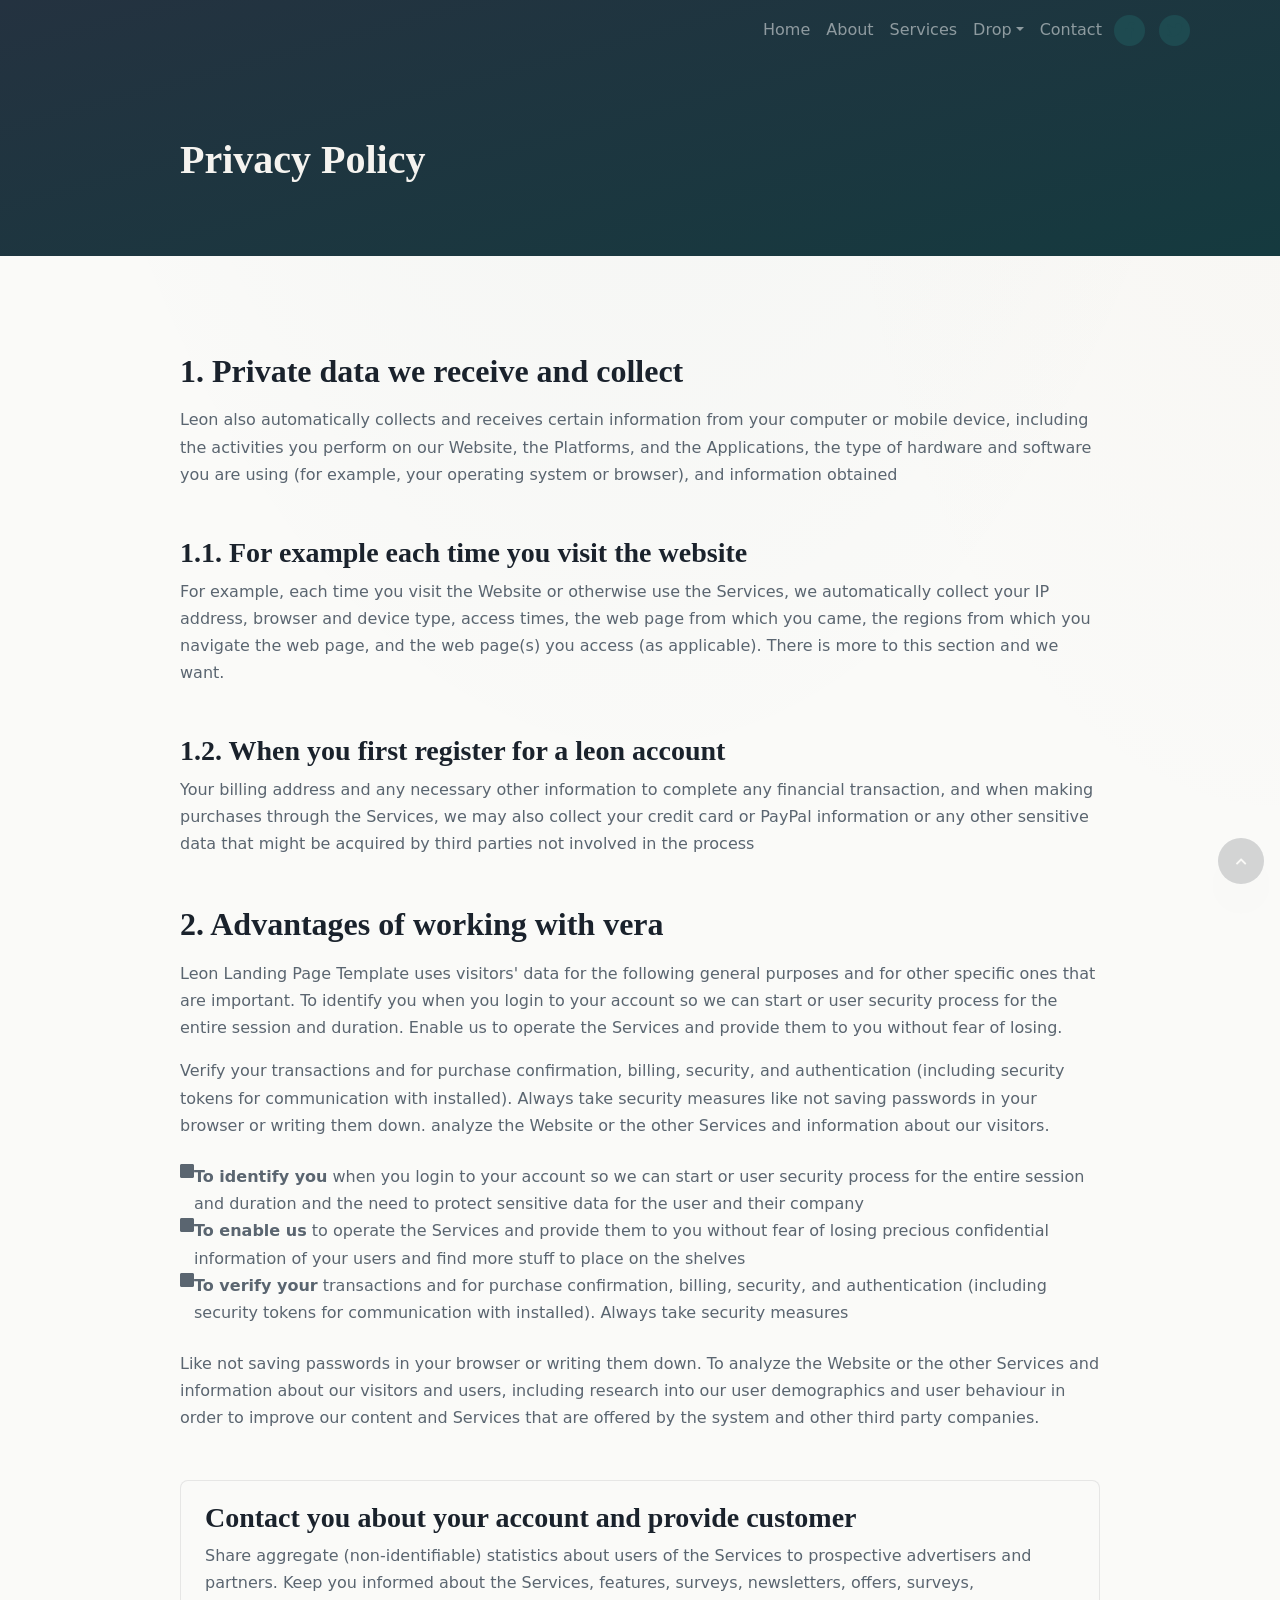
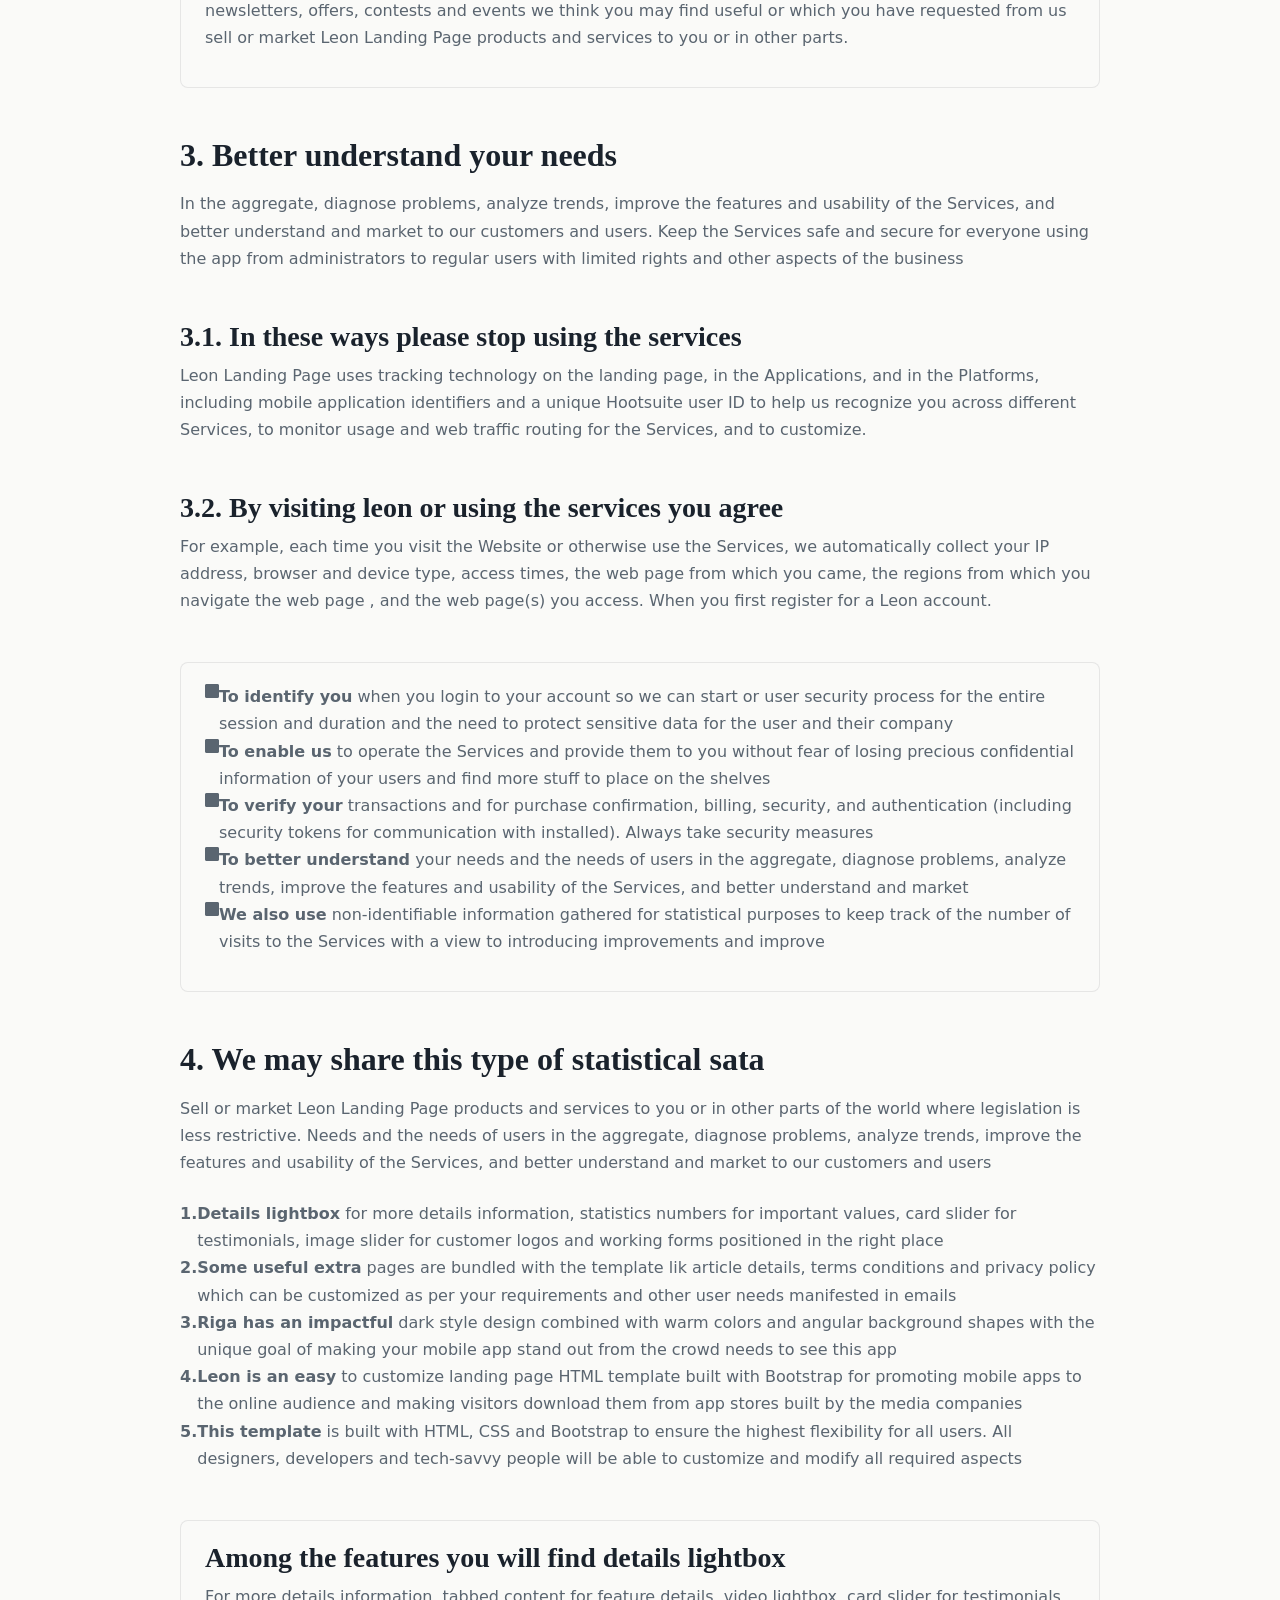
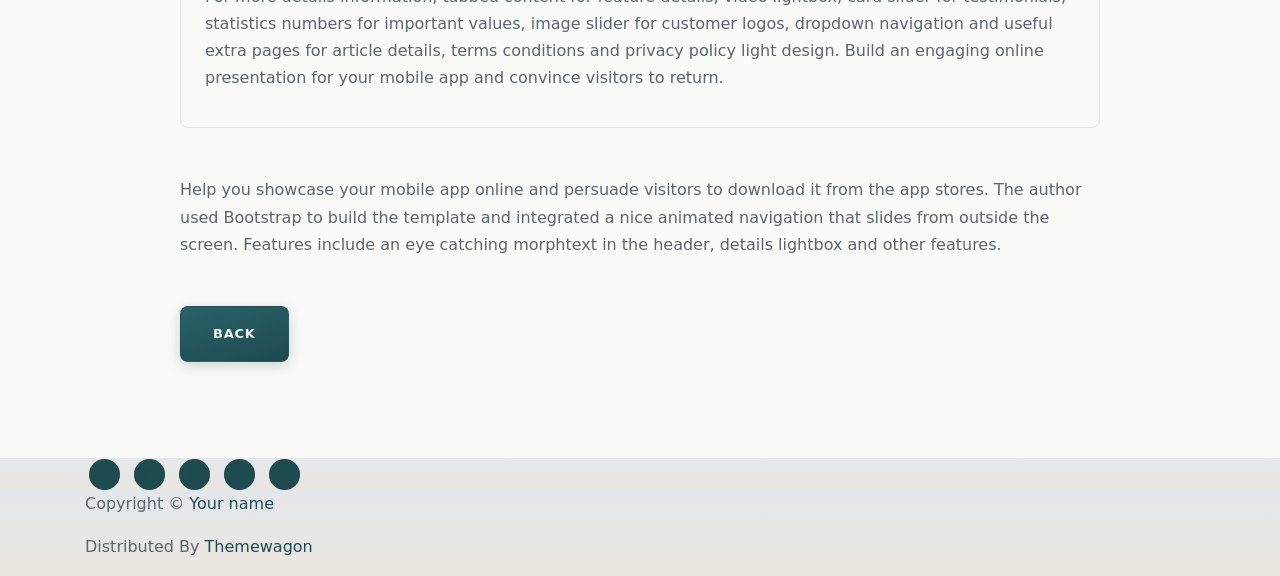
==== privacy.html @ b2539af2 "First template revision" ====
<!DOCTYPE html>
<html lang="en">
<head>
    <meta charset="utf-8">
    <meta name="viewport" content="width=device-width, initial-scale=1, shrink-to-fit=no">
    
    <!-- SEO Meta Tags -->
    <meta name="description" content="Your description">
    <meta name="author" content="Your name">

    <!-- OG Meta Tags to improve the way the post looks when you share the page on Facebook, Twitter, LinkedIn -->
	<meta property="og:site_name" content="" /> <!-- website name -->
	<meta property="og:site" content="" /> <!-- website link -->
	<meta property="og:title" content=""/> <!-- title shown in the actual shared post -->
	<meta property="og:description" content="" /> <!-- description shown in the actual shared post -->
	<meta property="og:image" content="" /> <!-- image link, make sure it's jpg -->
	<meta property="og:url" content="" /> <!-- where do you want your post to link to -->
	<meta name="twitter:card" content="summary_large_image"> <!-- to have large image post format in Twitter -->

    <!-- Webpage Title -->
    <title>Privacy Policy - Mark</title>
    
    <!-- Styles -->
    <link rel="preconnect" href="https://fonts.gstatic.com">
    <link href="https://fonts.googleapis.com/css2?family=Open+Sans:ital,wght@0,400;0,600;0,700;1,400&family=Poppins:wght@600&display=swap" rel="stylesheet">
    <link href="css/bootstrap.css" rel="stylesheet">
    <link href="css/fontawesome-all.css" rel="stylesheet">
	<link href="css/styles.css" rel="stylesheet">
	
	<!-- Favicon  -->
    <link rel="icon" href="images/favicon.png">
</head>
<body data-spy="scroll" data-target=".fixed-top">
    
    <!-- Navigation -->
    <nav class="navbar navbar-expand-lg fixed-top navbar-dark">
        <div class="container">
            
            <!-- Image Logo -->
            <a class="navbar-brand logo-image" href="index.html"><img src="images/logo.svg" alt="alternative"></a>  

            <!-- Text Logo - Use this if you don't have a graphic logo -->
            <!-- <a class="navbar-brand logo-text page-scroll" href="index.html">Mark</a> -->

            <button class="navbar-toggler p-0 border-0" type="button" data-toggle="offcanvas">
                <span class="navbar-toggler-icon"></span>
            </button>

            <div class="navbar-collapse offcanvas-collapse" id="navbarsExampleDefault">
                <ul class="navbar-nav ml-auto">
                    <li class="nav-item">
                        <a class="nav-link page-scroll" href="index.html#header">Home <span class="sr-only">(current)</span></a>
                    </li>
                    <li class="nav-item">
                        <a class="nav-link page-scroll" href="index.html#about">About</a>
                    </li>
                    <li class="nav-item">
                        <a class="nav-link page-scroll" href="index.html#services">Services</a>
                    </li>
                    <li class="nav-item dropdown">
                        <a class="nav-link dropdown-toggle" href="#" id="dropdown01" data-toggle="dropdown" aria-haspopup="true" aria-expanded="false">Drop</a>
                        <div class="dropdown-menu" aria-labelledby="dropdown01">
                            <a class="dropdown-item page-scroll" href="project.html">Project Details</a>
                            <div class="dropdown-divider"></div>
                            <a class="dropdown-item page-scroll" href="terms.html">Terms Conditions</a>
                            <div class="dropdown-divider"></div>
                            <a class="dropdown-item page-scroll" href="privacy.html">Privacy Policy</a>
                        </div>
                    </li>
                    <li class="nav-item">
                        <a class="nav-link page-scroll" href="index.html#contact">Contact</a>
                    </li>
                </ul>
                <span class="nav-item social-icons">
                    <span class="fa-stack">
                        <a href="#your-link">
                            <i class="fas fa-circle fa-stack-2x"></i>
                            <i class="fab fa-facebook-f fa-stack-1x"></i>
                        </a>
                    </span>
                    <span class="fa-stack">
                        <a href="#your-link">
                            <i class="fas fa-circle fa-stack-2x"></i>
                            <i class="fab fa-twitter fa-stack-1x"></i>
                        </a>
                    </span>
                </span>
            </div> <!-- end of navbar-collapse -->
        </div> <!-- end of container -->
    </nav> <!-- end of navbar -->
    <!-- end of navigation -->


    <!-- Header -->
    <header class="ex-header">
        <div class="container">
            <div class="row">
                <div class="col-xl-10 offset-xl-1">
                    <h1>Privacy Policy</h1>
                </div> <!-- end of col -->
            </div> <!-- end of row -->
        </div> <!-- end of container -->
    </header> <!-- end of ex-header -->
    <!-- end of header -->


    <!-- Basic -->
    <div class="ex-basic-1 pt-5 pb-5">
        <div class="container">
            <div class="row">
                <div class="col-xl-10 offset-xl-1">
                    <h2 class="mt-5 mb-3">1. Private data we receive and collect</h2>
                    <p class="mb-5">Leon also automatically collects and receives certain information from your computer or mobile device, including the activities you perform on our Website, the Platforms, and the Applications, the type of hardware and software you are using (for example, your operating system or browser), and information obtained</p>
                    <h3>1.1. For example each time you visit the website</h3>
                    <p class="mb-5">For example, each time you visit the Website or otherwise use the Services, we automatically collect your IP address, browser and device type, access times, the web page from which you came, the regions from which you navigate the web page, and the web page(s) you access (as applicable). There is more to this section and we want.</p>
                    <h3>1.2. When you first register for a leon account</h3>
                    <p class="mb-5">Your billing address and any necessary other information to complete any financial transaction, and when making purchases through the Services, we may also collect your credit card or PayPal information or any other sensitive data that might be acquired by third parties not involved in the process</p>
                    
                    <h2 class="mb-3">2. Advantages of working with vera</h2>
                    <p>Leon Landing Page Template uses visitors' data for the following general purposes and for other specific ones that are important. To identify you when you login to your account so we can start or user security process for the entire session and duration. Enable us to operate the Services and provide them to you without fear of losing.</p>
                    <p class="mb-4">Verify your transactions and for purchase confirmation, billing, security, and authentication (including security tokens for communication with installed). Always take security measures like not saving passwords in your browser or writing them down. analyze the Website or the other Services and information about our visitors.</p>
                    <ul class="list-unstyled li-space-lg mb-4">
                        <li class="media">
                            <i class="fas fa-square"></i>
                            <div class="media-body"><strong>To identify you</strong> when you login to your account so we can start or user security process for the entire session and duration and the need to protect sensitive data for the user and their company</div>
                        </li>
                        <li class="media">
                            <i class="fas fa-square"></i>
                            <div class="media-body"><strong>To enable us</strong> to operate the Services and provide them to you without fear of losing precious confidential information of your users and find more stuff to place on the shelves</div>
                        </li>
                        <li class="media">
                            <i class="fas fa-square"></i>
                            <div class="media-body"><strong>To verify your</strong> transactions and for purchase confirmation, billing, security, and authentication (including security tokens for communication with installed). Always take security measures</div>
                        </li>
                    </ul>
                    <p class="mb-5">Like not saving passwords in your browser or writing them down. To analyze the Website or the other Services and information about our visitors and users, including research into our user demographics and user behaviour in order to improve our content and Services that are offered by the system and other third party companies.</p>
                    <div class="text-box mb-5">
                        <h3>Contact you about your account and provide customer</h3>
                        <p>Share aggregate (non-identifiable) statistics about users of the Services to prospective advertisers and partners. Keep you informed about the Services, features, surveys, newsletters, offers, surveys, newsletters, offers, contests and events we think you may find useful or which you have requested from us sell or market Leon Landing Page products and services to you or in other parts.</p>
                    </div> <!-- end of text-box -->
                    
                    <h2 class="mb-3">3. Better understand your needs</h2>
                    <p class="mb-5"> In the aggregate, diagnose problems, analyze trends, improve the features and usability of the Services, and better understand and market to our customers and users. Keep the Services safe and secure for everyone using the app from administrators to regular users with limited rights and other aspects of the business</p>
                    <h3>3.1. In these ways please stop using the services</h3>
                    <p class="mb-5">Leon Landing Page uses tracking technology on the landing page, in the Applications, and in the Platforms, including mobile application identifiers and a unique Hootsuite user ID to help us recognize you across different Services, to monitor usage and web traffic routing for the Services, and to customize.</p>
                    <h3>3.2. By visiting leon or using the services you agree</h3>
                    <p class="mb-5">For example, each time you visit the Website or otherwise use the Services, we automatically collect your IP address, browser and device type, access times, the web page from which you came, the regions from which you navigate the web page , and the web page(s) you access. When you first register for a Leon account.</p>
                    <div class="text-box mb-5">
                        <ul class="list-unstyled li-space-lg">
                            <li class="media">
                                <i class="fas fa-square"></i>
                                <div class="media-body"><strong>To identify you</strong> when you login to your account so we can start or user security process for the entire session and duration and the need to protect sensitive data for the user and their company</div>
                            </li>
                            <li class="media">
                                <i class="fas fa-square"></i>
                                <div class="media-body"><strong>To enable us</strong> to operate the Services and provide them to you without fear of losing precious confidential information of your users and find more stuff to place on the shelves</div>
                            </li>
                            <li class="media">
                                <i class="fas fa-square"></i>
                                <div class="media-body"><strong>To verify your</strong> transactions and for purchase confirmation, billing, security, and authentication (including security tokens for communication with installed). Always take security measures</div>
                            </li>
                            <li class="media">
                                <i class="fas fa-square"></i>
                                <div class="media-body"><strong>To better understand</strong> your needs and the needs of users in the aggregate, diagnose problems, analyze trends, improve the features and usability of the Services, and better understand and market</div>
                            </li>
                            <li class="media">
                                <i class="fas fa-square"></i>
                                <div class="media-body"><strong>We also use</strong> non-identifiable information gathered for statistical purposes to keep track of the number of visits to the Services with a view to introducing improvements and improve</div>
                            </li>
                        </ul>
                    </div> <!-- end of text-box -->
                    
                    <h2 class="mb-3">4. We may share this type of statistical sata</h2>
                    <p class="mb-4">Sell or market Leon Landing Page products and services to you or in other parts of the world where legislation is less restrictive. Needs and the needs of users in the aggregate, diagnose problems, analyze trends, improve the features and usability of the Services, and better understand and market to our customers and users</p>
                    <ul class="list-unstyled li-space-lg mb-5">
                        <li class="media">
                            <strong>1.</strong>
                            <div class="media-body"><strong>Details lightbox</strong> for more details information, statistics numbers for important values, card slider for testimonials, image slider for customer logos and working forms positioned in the right place</div>
                        </li>
                        <li class="media">
                            <strong>2.</strong>
                            <div class="media-body"><strong>Some useful extra</strong> pages are bundled with the template lik article details, terms conditions and privacy policy which can be customized as per your requirements and other user needs manifested in emails</div>
                        </li>
                        <li class="media">
                            <strong>3.</strong>
                            <div class="media-body"><strong>Riga has an impactful</strong> dark style design combined with warm colors and angular background shapes with the unique goal of making your mobile app stand out from the crowd needs to see this app</div>
                        </li>
                        <li class="media">
                            <strong>4.</strong>
                            <div class="media-body"><strong>Leon is an easy</strong> to customize landing page HTML template built with Bootstrap for promoting mobile apps to the online audience and making visitors download them from app stores built by the media companies</div>
                        </li>
                        <li class="media">
                            <strong>5.</strong>
                            <div class="media-body"><strong>This template</strong> is built with HTML, CSS and Bootstrap to ensure the highest flexibility for all users. All designers, developers and tech-savvy people will be able to customize and modify all required aspects</div>
                        </li>
                    </ul>
                    
                    <div class="text-box mb-5">
                        <h3>Among the features you will find details lightbox</h3>
                        <p>For more details information, tabbed content for feature details, video lightbox, card slider for testimonials, statistics numbers for important values, image slider for customer logos, dropdown navigation and useful extra pages for article details, terms conditions and privacy policy light design. Build an engaging online presentation for your mobile app and convince visitors to return.</p>
                    </div> <!-- end of text-box -->
                    <p class="mb-5">Help you showcase your mobile app online and persuade visitors to download it from the app stores. The author used Bootstrap to build the template and integrated a nice animated navigation that slides from outside the screen. Features include an eye catching morphtext in the header, details lightbox and other features.</p>
                    
                    <a class="btn-solid-reg mb-5" href="index.html">Back</a>
                </div> <!-- end of col -->
            </div> <!-- end of row -->
        </div> <!-- end of container -->
    </div> <!-- end of ex-basic-1 -->
    <!-- end of basic -->


    <!-- Footer -->
    <div class="footer bg-gray">
        <div class="container">
            <div class="row">
                <div class="col-lg-12">
                    <div class="social-container">
                        <span class="fa-stack">
                            <a href="#your-link">
                                <i class="fas fa-circle fa-stack-2x"></i>
                                <i class="fab fa-facebook-f fa-stack-1x"></i>
                            </a>
                        </span>
                        <span class="fa-stack">
                            <a href="#your-link">
                                <i class="fas fa-circle fa-stack-2x"></i>
                                <i class="fab fa-twitter fa-stack-1x"></i>
                            </a>
                        </span>
                        <span class="fa-stack">
                            <a href="#your-link">
                                <i class="fas fa-circle fa-stack-2x"></i>
                                <i class="fab fa-pinterest-p fa-stack-1x"></i>
                            </a>
                        </span>
                        <span class="fa-stack">
                            <a href="#your-link">
                                <i class="fas fa-circle fa-stack-2x"></i>
                                <i class="fab fa-instagram fa-stack-1x"></i>
                            </a>
                        </span>
                        <span class="fa-stack">
                            <a href="#your-link">
                                <i class="fas fa-circle fa-stack-2x"></i>
                                <i class="fab fa-youtube fa-stack-1x"></i>
                            </a>
                        </span>
                    </div> <!-- end of social-container -->
                </div> <!-- end of col -->
            </div> <!-- end of row -->
        </div> <!-- end of container -->
    </div> <!-- end of footer -->  
    <!-- end of footer -->


    <!-- Copyright -->
    <div class="copyright bg-gray">
        <div class="container">
            <div class="row">
                <div class="col-lg-12">
                    <p class="p-small">Copyright © <a class="no-line" href="#your-link">Your name</a></p>
                </div> <!-- end of col -->
            </div> <!-- enf of row -->
        </div> <!-- end of container -->

        <div class="container">
            <div class="row">
                <div class="col-lg-12">
                    <p class="p-small">Distributed By <a class="no-line" href="https://themewagon.com/">Themewagon</a></p>
                </div> <!-- end of col -->
            </div> <!-- enf of row -->
        </div> <!-- end of container -->
    </div> <!-- end of copyright --> 
    <!-- end of copyright -->
    
    	
    <!-- Scripts -->
    <script src="js/jquery.min.js"></script> <!-- jQuery for Bootstrap's JavaScript plugins -->
    <script src="js/bootstrap.min.js"></script> <!-- Bootstrap framework -->
    <script src="js/jquery.easing.min.js"></script> <!-- jQuery Easing for smooth scrolling between anchors -->
    <script src="js/scripts.js"></script> <!-- Custom scripts -->
</body>
</html>
---- css/styles.css ----
/* Michelle Mugo — executive portfolio (Bootstrap 4.6 base) */

:root {
	/* Neutrals — ink & slate (cool, boardroom-ready) */
	--mm-ink: #0f1419;
	--mm-charcoal: #1a222c;
	--mm-charcoal-soft: #2a3340;
	--mm-muted: #5a6570;
	--mm-muted-light: #8892a0;

	/* Surfaces */
	--mm-white: #ffffff;
	--mm-cream: #f5f3ef;
	--mm-paper: #fafaf8;
	--mm-sand: #e8e4dc;
	--mm-surface-elevated: #f3f5f7;

	/* Brand — petrol teal + warm champagne (distinctive, not generic) */
	--mm-primary: #1e4a50;
	--mm-primary-deep: #153a3f;
	--mm-primary-soft: #2a6168;
	--mm-slate: #243240;
	--mm-navy: #1c2834;
	--mm-forest: var(--mm-primary);
	--mm-accent: #b8946a;
	--mm-accent-light: #d4bc94;
	--mm-accent-deep: #8f704d;
	--mm-gold: var(--mm-accent-deep);
	--mm-gold-bright: var(--mm-accent-light);

	/* Lines & glass */
	--mm-line: rgba(22, 28, 36, 0.09);
	--mm-line-strong: rgba(22, 28, 36, 0.14);
	--mm-glass-dark: rgba(12, 17, 24, 0.88);
	--mm-glass-light: rgba(255, 255, 255, 0.97);

	/* Hero atmosphere */
	--mm-hero-mid: rgba(26, 48, 52, 0.94);
	--mm-hero-edge: rgba(15, 22, 30, 0.96);
	--mm-hero-glow: rgba(212, 188, 148, 0.16);
	--mm-hero-floor: rgba(20, 58, 62, 0.42);

	/* Shadows (tinted to brand, not flat gray) */
	--mm-shadow: 0 24px 56px rgba(22, 40, 48, 0.12);
	--mm-shadow-sm: 0 10px 32px rgba(22, 40, 48, 0.08);
	--mm-shadow-glow: 0 0 0 1px rgba(184, 148, 106, 0.18), 0 28px 52px rgba(18, 42, 48, 0.14);

	--mm-font-body: "DM Sans", system-ui, -apple-system, sans-serif;
	--mm-font-display: "Cormorant Garamond", Georgia, serif;
	--mm-radius: 8px;
	--mm-radius-lg: 14px;
	--mm-nav-h: 72px;
	--mm-reveal-delay: 0ms;
	--mm-ease-out: cubic-bezier(0.22, 1, 0.36, 1);
}

html {
	scroll-behavior: smooth;
}

body {
	color: var(--mm-muted);
	font-family: var(--mm-font-body);
	font-size: 1rem;
	line-height: 1.7;
	background:
		radial-gradient(ellipse 100% 70% at 50% -15%, rgba(30, 74, 80, 0.045), transparent 52%),
		radial-gradient(ellipse 80% 50% at 100% 0%, rgba(184, 148, 106, 0.04), transparent 45%),
		var(--mm-paper);
	-webkit-font-smoothing: antialiased;
}

h1, h2, h3, h4, h5, h6,
.mm-heading,
.mm-h3,
.mm-display {
	font-family: var(--mm-font-display);
	color: var(--mm-charcoal);
	font-weight: 600;
}

a {
	color: var(--mm-forest);
	text-decoration: none;
	transition: color 0.2s ease, opacity 0.2s ease;
}

a:hover {
	color: var(--mm-primary-deep);
	text-decoration: none;
}

::selection {
	background: rgba(30, 74, 80, 0.2);
	color: var(--mm-ink);
}

/* ---------- Navigation ---------- */
.mm-navbar {
	background: var(--mm-glass-dark);
	backdrop-filter: blur(16px) saturate(140%);
	-webkit-backdrop-filter: blur(16px) saturate(140%);
	font-size: 0.8125rem;
	font-weight: 600;
	letter-spacing: 0.04em;
	text-transform: uppercase;
	transition: background 0.35s ease, box-shadow 0.35s ease, padding 0.35s ease;
	box-shadow: 0 1px 0 rgba(255, 255, 255, 0.05);
}

.mm-brand {
	display: flex;
	flex-direction: column;
	align-items: flex-start;
	line-height: 1.2;
	padding-top: 0.35rem;
	padding-bottom: 0.35rem;
}

.mm-brand-name {
	font-family: var(--mm-font-display);
	font-size: 1.35rem;
	font-weight: 600;
	letter-spacing: 0.02em;
	text-transform: none;
	color: var(--mm-cream);
}

.mm-brand-tag {
	font-family: var(--mm-font-body);
	font-size: 0.65rem;
	font-weight: 500;
	letter-spacing: 0.12em;
	text-transform: uppercase;
	color: var(--mm-accent-light);
	opacity: 0.92;
}

.mm-nav-link {
	color: rgba(247, 244, 239, 0.85) !important;
	padding-top: 0.65rem !important;
	padding-bottom: 0.5rem !important;
	position: relative;
	border-bottom: 2px solid transparent;
}

.mm-nav-link:hover,
.mm-nav-link:focus {
	color: var(--mm-white) !important;
}

.mm-nav-link.active {
	color: var(--mm-white) !important;
	border-bottom-color: var(--mm-accent-light);
}

.mm-navbar.top-nav-collapse .mm-nav-link.active {
	color: var(--mm-charcoal) !important;
	border-bottom-color: var(--mm-primary);
}

.mm-navbar .navbar-toggler {
	border: none;
	padding: 0.25rem 0.5rem;
}

.offcanvas-collapse {
	position: fixed;
	top: 56px;
	bottom: 0;
	left: 100%;
	width: 100%;
	padding: 1.25rem 1.5rem 2rem;
	overflow-y: auto;
	visibility: hidden;
	background: linear-gradient(165deg, var(--mm-ink) 0%, var(--mm-slate) 55%, var(--mm-primary-deep) 100%);
	transition: transform 0.32s ease, visibility 0.32s ease;
}

.offcanvas-collapse.open {
	visibility: visible;
	transform: translateX(-100%);
}

.mm-navbar .navbar-nav {
	margin-top: 0.5rem;
}

.mm-navbar .mm-btn-sm {
	font-size: 0.75rem;
	padding: 0.5rem 1.1rem;
	text-transform: uppercase;
	letter-spacing: 0.06em;
}

.mm-navbar.top-nav-collapse {
	background: var(--mm-glass-light) !important;
	backdrop-filter: blur(18px) saturate(160%);
	-webkit-backdrop-filter: blur(18px) saturate(160%);
	box-shadow: 0 1px 0 var(--mm-line), 0 12px 40px rgba(22, 40, 48, 0.06);
}

@media (min-width: 992px) {
	.mm-navbar {
		padding-top: 1.25rem;
		padding-bottom: 0.35rem;
		background: transparent !important;
		backdrop-filter: none;
		-webkit-backdrop-filter: none;
		box-shadow: none;
	}

	.mm-navbar.top-nav-collapse {
		padding-top: 0.45rem;
		padding-bottom: 0.45rem;
	}

	.mm-navbar.top-nav-collapse .mm-brand-name {
		color: var(--mm-charcoal);
	}

	.mm-navbar.top-nav-collapse .mm-brand-tag {
		color: var(--mm-primary);
	}

	.mm-navbar.top-nav-collapse .mm-nav-link {
		color: var(--mm-muted) !important;
	}

	.mm-navbar.top-nav-collapse .mm-nav-link:hover {
		color: var(--mm-charcoal) !important;
	}

	.offcanvas-collapse {
		position: static;
		top: auto;
		bottom: auto;
		left: auto;
		width: auto;
		padding: 0;
		background: transparent;
		overflow-y: visible;
		visibility: visible;
		transform: none !important;
	}

	.offcanvas-collapse.open {
		transform: none !important;
	}

	.mm-navbar .navbar-nav {
		margin-top: 0;
		align-items: center;
	}
}

/* ---------- Buttons ---------- */
.mm-btn {
	font-family: var(--mm-font-body);
	font-size: 0.75rem;
	font-weight: 600;
	letter-spacing: 0.08em;
	text-transform: uppercase;
	padding: 0.85rem 1.5rem;
	border-radius: var(--mm-radius);
	border: 1px solid transparent;
	transition: transform 0.2s ease, box-shadow 0.2s ease, background 0.2s ease, color 0.2s ease, border-color 0.2s ease;
}

.mm-btn:hover {
	transform: translateY(-1px);
	box-shadow: var(--mm-shadow-sm);
}

.mm-btn-solid {
	background: linear-gradient(165deg, var(--mm-primary-soft) 0%, var(--mm-primary) 45%, var(--mm-primary-deep) 100%);
	border-color: transparent;
	color: var(--mm-cream) !important;
	box-shadow: 0 4px 16px rgba(21, 58, 63, 0.28);
}

.mm-btn-solid:hover {
	background: linear-gradient(165deg, var(--mm-primary) 0%, var(--mm-primary-deep) 100%);
	color: var(--mm-white) !important;
	box-shadow: 0 8px 24px rgba(15, 42, 46, 0.35);
}

.mm-btn-outline {
	background: transparent;
	border-color: rgba(247, 244, 239, 0.55);
	color: var(--mm-cream) !important;
}

.mm-btn-outline:hover {
	background: rgba(255, 255, 255, 0.08);
	border-color: var(--mm-cream);
	color: var(--mm-white) !important;
}

.mm-navbar.top-nav-collapse .mm-btn-outline {
	border-color: var(--mm-charcoal);
	color: var(--mm-charcoal) !important;
}

.mm-navbar.top-nav-collapse .mm-btn-outline:hover {
	background: var(--mm-charcoal);
	color: var(--mm-cream) !important;
}

.mm-btn-ghost {
	background: transparent;
	border-color: transparent;
	color: rgba(247, 244, 239, 0.9) !important;
	text-decoration: underline;
	text-underline-offset: 4px;
	box-shadow: none;
}

.mm-btn-ghost:hover {
	color: var(--mm-white) !important;
	transform: none;
	box-shadow: none;
}

.mm-navbar.top-nav-collapse .mm-btn-ghost {
	color: var(--mm-primary) !important;
}

.mm-section .mm-btn-outline {
	border-color: var(--mm-charcoal);
	color: var(--mm-charcoal) !important;
}

.mm-section .mm-btn-outline:hover {
	background: var(--mm-charcoal);
	color: var(--mm-cream) !important;
}

/* ---------- Hero ---------- */
.mm-hero {
	position: relative;
	color: var(--mm-cream);
	overflow: hidden;
}

.mm-hero-bg {
	position: absolute;
	inset: -10% 0 0 0;
	background:
		linear-gradient(118deg, var(--mm-hero-edge) 0%, var(--mm-hero-mid) 38%, rgba(18, 52, 56, 0.93) 72%, var(--mm-hero-edge) 100%),
		radial-gradient(ellipse 95% 75% at 92% -5%, var(--mm-hero-glow), transparent 55%),
		radial-gradient(ellipse 55% 45% at 0% 105%, var(--mm-hero-floor), transparent 52%),
		radial-gradient(ellipse 50% 40% at 50% 120%, rgba(30, 74, 80, 0.25), transparent 55%);
	pointer-events: none;
	will-change: transform;
	transition: transform 0.15s var(--mm-ease-out);
}

.mm-hero-blobs {
	position: absolute;
	inset: 0;
	overflow: hidden;
	pointer-events: none;
}

.mm-blob {
	position: absolute;
	border-radius: 50%;
	filter: blur(80px);
	opacity: 0.35;
	animation: mmBlobFloat 22s ease-in-out infinite;
}

.mm-blob-a {
	width: min(55vw, 420px);
	height: min(55vw, 420px);
	background: rgba(212, 188, 148, 0.38);
	top: -12%;
	right: -8%;
	animation-delay: 0s;
}

.mm-blob-b {
	width: min(45vw, 360px);
	height: min(45vw, 360px);
	background: rgba(42, 97, 104, 0.42);
	bottom: 5%;
	left: -15%;
	animation-delay: -7s;
}

.mm-blob-c {
	width: min(35vw, 280px);
	height: min(35vw, 280px);
	background: rgba(36, 50, 64, 0.5);
	top: 40%;
	left: 35%;
	animation-delay: -12s;
}

@keyframes mmBlobFloat {
	0%, 100% { transform: translate(0, 0) scale(1); }
	33% { transform: translate(2%, 4%) scale(1.05); }
	66% { transform: translate(-3%, 2%) scale(0.96); }
}

.mm-hero-noise {
	position: absolute;
	inset: 0;
	opacity: 0.04;
	pointer-events: none;
	background-image: url("data:image/svg+xml,%3Csvg viewBox='0 0 256 256' xmlns='http://www.w3.org/2000/svg'%3E%3Cfilter id='n'%3E%3CfeTurbulence type='fractalNoise' baseFrequency='0.85' numOctaves='4' stitchTiles='stitch'/%3E%3C/filter%3E%3Crect width='100%25' height='100%25' filter='url(%23n)'/%3E%3C/svg%3E");
	mix-blend-mode: overlay;
}

.mm-hero-row {
	padding-top: calc(var(--mm-nav-h) + 2rem);
	padding-bottom: 2rem;
}

.mm-kicker {
	font-size: 0.7rem;
	font-weight: 600;
	letter-spacing: 0.2em;
	text-transform: uppercase;
	color: var(--mm-accent-light);
	margin-bottom: 0;
}

.mm-kicker-on-dark {
	color: rgba(212, 188, 148, 0.92);
}

.mm-display {
	font-size: clamp(2.75rem, 6vw, 4.25rem);
	line-height: 1.05;
	font-weight: 600;
	margin-bottom: 1rem;
	letter-spacing: -0.025em;
	background: linear-gradient(
		118deg,
		#ffffff 0%,
		#f2f0ec 22%,
		var(--mm-accent-light) 48%,
		#ebe8e2 62%,
		#dfe8e6 82%,
		#f8f6f3 100%
	);
	background-size: 220% auto;
	-webkit-background-clip: text;
	background-clip: text;
	color: transparent;
	animation: mmShimmerTitle 16s var(--mm-ease-out) infinite;
}

@keyframes mmShimmerTitle {
	0%, 100% { background-position: 0% center; }
	50% { background-position: 100% center; }
}

.mm-lead {
	font-size: 1.0625rem;
	line-height: 1.75;
	color: rgba(244, 242, 238, 0.9);
	max-width: 36rem;
}

.mm-lead strong {
	color: var(--mm-white);
	font-weight: 600;
}

.mm-hero-cta .btn {
	margin-right: 0.5rem;
	margin-bottom: 0.5rem;
}

.mm-quote {
	font-family: var(--mm-font-display);
	font-size: 1.2rem;
	line-height: 1.55;
	font-style: italic;
	color: rgba(238, 236, 232, 0.88);
	border-left: 3px solid var(--mm-accent);
	padding-left: 1.25rem;
	margin: 0;
}

.mm-quote p {
	margin: 0;
}

.mm-profile-card {
	max-width: 320px;
}

.mm-profile-frame {
	padding: 3px;
	background: linear-gradient(
		135deg,
		var(--mm-accent-light) 0%,
		var(--mm-primary-soft) 38%,
		var(--mm-primary) 62%,
		var(--mm-navy) 100%
	);
	background-size: 200% 200%;
	border-radius: var(--mm-radius-lg);
	box-shadow: var(--mm-shadow-glow);
	animation: mmFrameGlow 9s ease infinite;
	transition: transform 0.45s var(--mm-ease-out), box-shadow 0.35s ease;
}

.mm-js-tilt:hover .mm-profile-frame {
	box-shadow: var(--mm-shadow-glow), 0 28px 56px rgba(18, 42, 48, 0.2);
}

@keyframes mmFrameGlow {
	0%, 100% { background-position: 0% 50%; }
	50% { background-position: 100% 50%; }
}

.mm-profile-placeholder {
	aspect-ratio: 4 / 5;
	border-radius: calc(var(--mm-radius-lg) - 3px);
	background:
		linear-gradient(155deg, rgba(30, 74, 80, 0.55) 0%, rgba(18, 24, 32, 0.82) 100%),
		url("../images/header-background.jpg") center / cover no-repeat;
	display: flex;
	align-items: center;
	justify-content: center;
}

.mm-profile-initials {
	font-family: var(--mm-font-display);
	font-size: 4rem;
	font-weight: 600;
	color: rgba(244, 240, 234, 0.32);
	letter-spacing: 0.05em;
	user-select: none;
}

.mm-credibility {
	border-top: 1px solid rgba(255, 255, 255, 0.12);
	padding-top: 2rem;
	margin-top: -1rem;
}

.mm-cred-item {
	padding-top: 1rem;
	padding-bottom: 1rem;
}

.mm-cred-value {
	display: block;
	font-family: var(--mm-font-display);
	font-size: 1.5rem;
	font-weight: 600;
	color: var(--mm-cream);
	line-height: 1.2;
}

.mm-cred-label {
	display: block;
	font-size: 0.75rem;
	font-weight: 500;
	letter-spacing: 0.06em;
	text-transform: uppercase;
	color: rgba(220, 216, 208, 0.58);
	margin-top: 0.35rem;
	max-width: 12rem;
}

/* ---------- Sections ---------- */
.mm-section {
	padding: 5.5rem 0;
}

.mm-section-alt {
	background: linear-gradient(185deg, #e8ecf0 0%, #f0ebe6 38%, #f7f5f2 100%);
}

.mm-section-dark {
	background: linear-gradient(168deg, #101820 0%, var(--mm-slate) 42%, #152d32 78%, #0f1c20 100%);
	color: rgba(236, 234, 230, 0.9);
	padding: 5.5rem 0;
}

.mm-section-contact {
	background: linear-gradient(180deg, var(--mm-white) 0%, var(--mm-paper) 100%);
	border-top: 1px solid var(--mm-line);
}

.mm-section-head {
	margin-bottom: 0.5rem;
}

.mm-heading {
	font-size: clamp(2rem, 4vw, 2.75rem);
	line-height: 1.15;
	margin-bottom: 1rem;
}

.mm-subhead {
	font-size: 1.05rem;
	line-height: 1.75;
	color: var(--mm-muted);
	max-width: 38rem;
}

.mm-subhead-on-dark {
	color: rgba(220, 218, 212, 0.72);
}

.mm-h3 {
	font-size: 1.35rem;
	margin-bottom: 0.75rem;
}

.mm-lead-contact {
	font-size: 1.1rem;
	line-height: 1.7;
	color: var(--mm-muted);
	margin-bottom: 1.5rem;
}

/* ---------- Cards ---------- */
.mm-card {
	background: var(--mm-white);
	border: 1px solid var(--mm-line);
	border-radius: var(--mm-radius-lg);
	box-shadow: var(--mm-shadow-sm);
	transition: transform 0.4s var(--mm-ease-out), box-shadow 0.4s ease, border-color 0.35s ease;
	position: relative;
	overflow: hidden;
}

.mm-card:not(.mm-js-tilt-card):hover {
	transform: translateY(-4px);
	box-shadow: var(--mm-shadow);
	border-color: rgba(30, 74, 80, 0.18);
}

.mm-js-tilt-card {
	transition: transform 0.2s var(--mm-ease-out), box-shadow 0.35s ease, border-color 0.35s ease;
	transform-style: preserve-3d;
}

.mm-js-tilt-card:hover {
	box-shadow: var(--mm-shadow);
	border-color: rgba(30, 74, 80, 0.2);
}

.mm-card-shine::after {
	content: "";
	position: absolute;
	inset: 0;
	background: linear-gradient(
		115deg,
		transparent 0%,
		transparent 40%,
		rgba(255, 255, 255, 0.45) 50%,
		transparent 60%,
		transparent 100%
	);
	background-size: 220% 100%;
	opacity: 0;
	transition: opacity 0.35s ease, background-position 0s linear;
	pointer-events: none;
	border-radius: inherit;
}

.mm-card-shine:hover::after {
	opacity: 0.55;
	background-position: 100% 0;
	transition: opacity 0.4s ease, background-position 0.65s var(--mm-ease-out);
}

.mm-card-pad {
	padding: 1.75rem 1.5rem;
}

.mm-card-accent {
	border-color: rgba(30, 74, 80, 0.12);
	background: linear-gradient(145deg, #ffffff 0%, var(--mm-surface-elevated) 55%, #fafaf8 100%);
}

.mm-pill-grid {
	display: flex;
	flex-wrap: wrap;
	gap: 0.5rem;
}

.mm-pill {
	font-size: 0.75rem;
	font-weight: 600;
	text-transform: uppercase;
	letter-spacing: 0.05em;
	padding: 0.4rem 0.75rem;
	border-radius: 100px;
	background: rgba(30, 74, 80, 0.07);
	color: var(--mm-primary);
	border: 1px solid rgba(30, 74, 80, 0.12);
}

.mm-list-check li {
	position: relative;
	padding-left: 1.5rem;
	margin-bottom: 0.65rem;
}

.mm-list-check li::before {
	content: "";
	position: absolute;
	left: 0;
	top: 0.55rem;
	width: 6px;
	height: 6px;
	border-radius: 50%;
	background: linear-gradient(135deg, var(--mm-accent-light), var(--mm-primary-soft));
}

.mm-list {
	padding-left: 1.1rem;
	margin: 0;
}

.mm-list li {
	margin-bottom: 0.5rem;
	padding-left: 0.25rem;
}

.mm-role-meta {
	font-size: 0.9rem;
	color: var(--mm-muted);
}

.mm-flex-gaps {
	margin: -0.3rem -0.35rem;
}

.mm-flex-gaps > * {
	margin: 0.3rem 0.35rem;
}

.mm-badge {
	font-size: 0.65rem;
	font-weight: 700;
	letter-spacing: 0.08em;
	text-transform: uppercase;
	padding: 0.35rem 0.65rem;
	border-radius: 4px;
	background: linear-gradient(165deg, var(--mm-charcoal-soft) 0%, var(--mm-charcoal) 100%);
	color: var(--mm-cream);
	white-space: nowrap;
}

.mm-badge-soft {
	background: rgba(30, 74, 80, 0.1);
	color: var(--mm-primary);
}

/* ---------- Timeline ---------- */
.mm-timeline {
	position: relative;
	max-width: 880px;
	margin-left: auto;
	margin-right: auto;
	padding-left: 0;
}

.mm-timeline::before {
	content: "";
	position: absolute;
	left: 11px;
	top: 0;
	bottom: 0;
	width: 1px;
	background: linear-gradient(180deg, var(--mm-accent), rgba(30, 74, 80, 0.28));
}

.mm-timeline-item {
	position: relative;
	padding-left: 2.75rem;
	margin-bottom: 2rem;
}

.mm-timeline-marker {
	position: absolute;
	left: 4px;
	top: 1.35rem;
	width: 15px;
	height: 15px;
	border-radius: 50%;
	background: var(--mm-white);
	border: 3px solid var(--mm-accent);
	box-shadow: 0 0 0 4px rgba(184, 148, 106, 0.22);
}

.mm-timeline-card {
	margin-left: 0;
}

@media (min-width: 768px) {
	.mm-timeline::before {
		left: 19px;
	}

	.mm-timeline-item {
		padding-left: 3.5rem;
	}

	.mm-timeline-marker {
		left: 12px;
	}
}

/* ---------- Impact stats ---------- */
.mm-stat-card {
	text-align: center;
	padding: 1.75rem 1rem;
	margin-bottom: 1rem;
	border-radius: var(--mm-radius-lg);
	background: rgba(255, 255, 255, 0.04);
	border: 1px solid rgba(255, 255, 255, 0.08);
	min-height: 140px;
	display: flex;
	flex-direction: column;
	align-items: center;
	justify-content: center;
	transition: background 0.35s ease, border-color 0.35s ease, transform 0.35s var(--mm-ease-out);
}

.mm-stat-card:hover {
	background: rgba(255, 255, 255, 0.08);
	border-color: rgba(212, 188, 148, 0.28);
	transform: translateY(-2px) scale(1.02);
}

.mm-stat-prefix {
	display: block;
	font-size: 0.7rem;
	font-weight: 700;
	letter-spacing: 0.12em;
	text-transform: uppercase;
	color: var(--mm-accent-light);
	margin-bottom: 0.15rem;
}

.mm-stat-num {
	font-family: var(--mm-font-display);
	font-size: clamp(1.75rem, 4vw, 2.35rem);
	font-weight: 600;
	line-height: 1;
	color: var(--mm-cream);
}

.mm-stat-label {
	display: block;
	font-size: 0.7rem;
	font-weight: 500;
	letter-spacing: 0.05em;
	text-transform: uppercase;
	color: rgba(210, 206, 198, 0.58);
	margin-top: 0.65rem;
	max-width: 11rem;
	margin-left: auto;
	margin-right: auto;
}

.mm-section-dark .mm-heading.text-white {
	color: #f4f1ec !important;
	letter-spacing: -0.02em;
}

/* ---------- Services ---------- */
.mm-service-icon {
	width: 44px;
	height: 44px;
	display: flex;
	align-items: center;
	justify-content: center;
	border-radius: var(--mm-radius);
	background: rgba(30, 74, 80, 0.08);
	color: var(--mm-primary);
	margin-bottom: 1rem;
	font-size: 1rem;
	transition: background 0.35s ease, color 0.35s ease, transform 0.35s var(--mm-ease-out);
}

.mm-service-card:hover .mm-service-icon {
	background: linear-gradient(145deg, var(--mm-primary-soft), var(--mm-primary));
	color: var(--mm-cream);
	transform: scale(1.08) rotate(-3deg);
}

/* ---------- Case studies ---------- */
.mm-case {
	border-radius: var(--mm-radius-lg);
	overflow: hidden;
}

.mm-case-body {
	padding: 1.75rem 1.5rem;
	position: relative;
	z-index: 1;
}

.mm-case-label {
	display: inline-block;
	font-size: 0.65rem;
	font-weight: 700;
	letter-spacing: 0.1em;
	text-transform: uppercase;
	color: var(--mm-accent-deep);
	margin-right: 0.35rem;
}

/* ---------- Education ---------- */
.mm-edu-icon {
	width: 48px;
	height: 48px;
	display: flex;
	align-items: center;
	justify-content: center;
	border-radius: 50%;
	background: linear-gradient(145deg, rgba(30, 74, 80, 0.12), rgba(184, 148, 106, 0.12));
	color: var(--mm-primary);
	margin-bottom: 1rem;
	font-size: 1.1rem;
}

/* ---------- Skills ---------- */
.mm-chips {
	display: flex;
	flex-wrap: wrap;
	gap: 0.45rem;
}

.mm-chips span {
	font-size: 0.8125rem;
	padding: 0.35rem 0.85rem;
	border-radius: 100px;
	background: var(--mm-white);
	border: 1px solid var(--mm-line);
	color: var(--mm-charcoal-soft);
	font-weight: 500;
	transition: border-color 0.2s ease, background 0.2s ease;
}

.mm-chips span:hover {
	border-color: rgba(30, 74, 80, 0.22);
	background: rgba(232, 236, 238, 0.85);
}

.mm-chips-muted span {
	background: rgba(255, 255, 255, 0.7);
}

.mm-lang-label {
	font-family: var(--mm-font-display);
	font-size: 1.25rem;
	font-weight: 600;
	color: var(--mm-charcoal);
}

.mm-speaking-list li {
	display: flex;
	align-items: flex-start;
	gap: 0.85rem;
	padding: 1rem 0;
	border-bottom: 1px solid var(--mm-line);
	font-size: 1rem;
}

.mm-speaking-list li:last-child {
	border-bottom: none;
}

.mm-speaking-list .fas {
	color: var(--mm-primary);
	margin-top: 0.2rem;
	width: 1.25rem;
	text-align: center;
}

.mm-testimonial-text {
	font-family: var(--mm-font-display);
	font-size: 1.1rem;
	font-style: italic;
	line-height: 1.55;
	color: var(--mm-muted);
}

.mm-contact-list li {
	display: flex;
	align-items: flex-start;
	gap: 0.75rem;
	margin-bottom: 0.85rem;
	font-size: 0.95rem;
}

.mm-contact-list .fas,
.mm-contact-list .fab {
	color: var(--mm-primary);
	width: 1.25rem;
	text-align: center;
	margin-top: 0.15rem;
}

.mm-form-card {
	box-shadow: var(--mm-shadow);
}

/* ---------- Forms (floating labels) ---------- */
.form-group {
	position: relative;
	margin-bottom: 1.35rem;
}

.label-control {
	position: absolute;
	top: 0.95rem;
	left: 1.25rem;
	color: var(--mm-muted-light);
	font-size: 0.875rem;
	line-height: 1.4;
	cursor: text;
	transition: all 0.2s ease;
	pointer-events: none;
}

.form-control-input:focus + .label-control,
.form-control-input.notEmpty + .label-control,
.form-control-textarea:focus + .label-control,
.form-control-textarea.notEmpty + .label-control {
	top: 0.35rem;
	font-size: 0.7rem;
	font-weight: 700;
	color: var(--mm-primary);
	letter-spacing: 0.04em;
	text-transform: uppercase;
}

.form-control-input,
.form-control-textarea {
	display: block;
	width: 100%;
	padding: 1.35rem 1.25rem 0.5rem;
	border: 1px solid var(--mm-line);
	border-radius: var(--mm-radius);
	background: var(--mm-paper);
	color: var(--mm-charcoal);
	font-size: 0.9375rem;
	transition: border-color 0.2s ease, box-shadow 0.2s ease;
}

.form-control-textarea {
	min-height: 10rem;
	padding-top: 1.5rem;
	resize: vertical;
}

.form-control-input:focus,
.form-control-textarea:focus {
	outline: none;
	border-color: rgba(30, 74, 80, 0.42);
	box-shadow: 0 0 0 3px rgba(30, 74, 80, 0.09);
}

.form-control-submit-button {
	display: inline-block;
	width: 100%;
	height: 3.1rem;
	border: none;
	border-radius: var(--mm-radius);
	background: linear-gradient(165deg, var(--mm-primary-soft) 0%, var(--mm-primary) 50%, var(--mm-primary-deep) 100%);
	color: var(--mm-cream);
	font-weight: 700;
	font-size: 0.75rem;
	letter-spacing: 0.1em;
	text-transform: uppercase;
	cursor: pointer;
	transition: background 0.2s ease, transform 0.2s ease, box-shadow 0.2s ease;
	box-shadow: 0 4px 14px rgba(21, 58, 63, 0.22);
}

.form-control-submit-button:hover {
	background: linear-gradient(165deg, var(--mm-primary) 0%, var(--mm-primary-deep) 100%);
	transform: translateY(-1px);
	box-shadow: 0 6px 20px rgba(15, 42, 46, 0.28);
}

/* ---------- Footer ---------- */
.mm-footer {
	background: linear-gradient(180deg, var(--mm-ink) 0%, var(--mm-charcoal) 100%);
	color: rgba(228, 226, 222, 0.78);
	font-size: 0.9rem;
}

.mm-footer a {
	color: var(--mm-accent-light);
}

.mm-footer a:hover {
	color: var(--mm-cream);
}

.mm-footer strong {
	color: var(--mm-cream);
}

.mm-footer-rule {
	border-color: rgba(255, 255, 255, 0.08);
	margin: 0;
}

.mm-footer-link {
	color: rgba(247, 244, 239, 0.55) !important;
	text-decoration: underline;
	text-underline-offset: 3px;
}

.mm-footer-link:hover {
	color: var(--mm-cream) !important;
}

/* ---------- Scroll progress ---------- */
.mm-scroll-progress {
	position: fixed;
	top: 0;
	left: 0;
	right: 0;
	height: 3px;
	z-index: 1100;
	pointer-events: none;
	background: transparent;
}

.mm-scroll-progress-bar {
	display: block;
	height: 100%;
	width: 0%;
	background: linear-gradient(90deg, var(--mm-primary-deep), var(--mm-primary-soft), var(--mm-accent-light));
	transform-origin: 0 50%;
	transition: width 0.12s ease-out;
	box-shadow: 0 0 14px rgba(30, 74, 80, 0.35);
}

/* ---------- Credibility strip micro-animation ---------- */
.mm-credibility .mm-cred-item {
	opacity: 0;
	transform: translateY(14px);
}

.mm-credibility.mm-reveal-visible .mm-cred-item {
	animation: mmCredIn 0.65s var(--mm-ease-out) backwards;
}

.mm-credibility.mm-reveal-visible .mm-cred-item:nth-child(1) { animation-delay: 0.08s; }
.mm-credibility.mm-reveal-visible .mm-cred-item:nth-child(2) { animation-delay: 0.16s; }
.mm-credibility.mm-reveal-visible .mm-cred-item:nth-child(3) { animation-delay: 0.24s; }
.mm-credibility.mm-reveal-visible .mm-cred-item:nth-child(4) { animation-delay: 0.32s; }

@keyframes mmCredIn {
	from {
		opacity: 0;
		transform: translateY(14px);
	}
	to {
		opacity: 1;
		transform: translateY(0);
	}
}

/* ---------- Mobile nav stagger ---------- */
.offcanvas-collapse.open .navbar-nav > .nav-item {
	animation: mmNavSlide 0.45s var(--mm-ease-out) backwards;
}

.offcanvas-collapse.open .navbar-nav > .nav-item:nth-child(1) { animation-delay: 0.05s; }
.offcanvas-collapse.open .navbar-nav > .nav-item:nth-child(2) { animation-delay: 0.1s; }
.offcanvas-collapse.open .navbar-nav > .nav-item:nth-child(3) { animation-delay: 0.14s; }
.offcanvas-collapse.open .navbar-nav > .nav-item:nth-child(4) { animation-delay: 0.18s; }
.offcanvas-collapse.open .navbar-nav > .nav-item:nth-child(5) { animation-delay: 0.22s; }
.offcanvas-collapse.open .navbar-nav > .nav-item:nth-child(6) { animation-delay: 0.26s; }
.offcanvas-collapse.open .navbar-nav > .nav-item:nth-child(7) { animation-delay: 0.3s; }
.offcanvas-collapse.open .navbar-nav > .nav-item:nth-child(8) { animation-delay: 0.34s; }

@keyframes mmNavSlide {
	from {
		opacity: 0;
		transform: translateX(12px);
	}
	to {
		opacity: 1;
		transform: translateX(0);
	}
}

/* ---------- Button ripple ---------- */
.mm-btn-solid,
.mm-btn-outline,
.form-control-submit-button {
	position: relative;
	overflow: hidden;
}

.mm-ripple {
	position: absolute;
	border-radius: 50%;
	background: rgba(255, 255, 255, 0.45);
	transform: scale(0);
	animation: mmRipple 0.65s var(--mm-ease-out) forwards;
	pointer-events: none;
}

@keyframes mmRipple {
	to {
		transform: scale(2.8);
		opacity: 0;
	}
}

.mm-navbar.top-nav-collapse .mm-ripple {
	background: rgba(30, 74, 80, 0.18);
}

/* ---------- Focus visibility ---------- */
.mm-nav-link:focus-visible,
.mm-btn-solid:focus-visible,
.mm-btn-outline:focus-visible,
.mm-brand:focus-visible,
.form-control-submit-button:focus-visible,
a.back-to-top:focus-visible {
	outline: 2px solid var(--mm-accent-light);
	outline-offset: 3px;
}

.form-control-input:focus-visible,
.form-control-textarea:focus-visible {
	outline: 2px solid var(--mm-primary);
	outline-offset: 2px;
}

/* ---------- Reveal on scroll ---------- */
.mm-reveal {
	opacity: 0;
	transform: translateY(28px);
	transition:
		opacity 0.75s var(--mm-ease-out) var(--mm-reveal-delay, 0ms),
		transform 0.75s var(--mm-ease-out) var(--mm-reveal-delay, 0ms);
}

.mm-reveal.mm-reveal-visible {
	opacity: 1;
	transform: none;
}

/* ---------- Back to top ---------- */
a.back-to-top {
	position: fixed;
	z-index: 1040;
	right: 16px;
	bottom: 16px;
	display: none;
	width: 46px;
	height: 46px;
	border-radius: 50%;
	background: var(--mm-charcoal);
	color: var(--mm-cream) !important;
	text-align: center;
	line-height: 46px;
	font-size: 0.75rem;
	box-shadow: var(--mm-shadow);
	text-decoration: none !important;
	transition: transform 0.2s ease, background 0.2s ease;
}

a.back-to-top:hover {
	background: linear-gradient(145deg, var(--mm-primary), var(--mm-primary-deep));
	transform: translateY(-2px);
}

a.back-to-top i {
	vertical-align: middle;
}

/* ---------- Layer content above card shine ---------- */
.mm-service-card > *,
.mm-timeline-card > *,
.mm-edu-card > *,
.mm-skill-block > *,
.mm-testimonial > * {
	position: relative;
	z-index: 1;
}

/* ============================================================
   Legacy support — project / terms / privacy template pages
   ============================================================ */
.ex-header {
	padding-top: 8.5rem;
	padding-bottom: 4rem;
	background: linear-gradient(165deg, var(--mm-slate) 0%, var(--mm-primary-deep) 100%);
}

.ex-header h1 {
	color: var(--mm-cream);
	font-family: var(--mm-font-display);
}

.ex-basic-1 p,
.ex-basic-1 .text-box {
	color: var(--mm-muted);
}

.ex-basic-1 .text-box {
	background: var(--mm-paper);
	border: 1px solid var(--mm-line);
	border-radius: var(--mm-radius);
	padding: 1.25rem 1.5rem;
}

.ex-cards-1 .card {
	border: 1px solid var(--mm-line);
	border-radius: var(--mm-radius-lg);
}

.btn-solid-reg {
	display: inline-block;
	padding: 1rem 2rem;
	border: 1px solid transparent;
	background: linear-gradient(165deg, var(--mm-primary-soft), var(--mm-primary));
	color: var(--mm-cream) !important;
	font-weight: 600;
	font-size: 0.8125rem;
	letter-spacing: 0.06em;
	text-transform: uppercase;
	text-decoration: none !important;
	border-radius: var(--mm-radius);
	transition: background 0.2s ease, color 0.2s ease, box-shadow 0.2s ease;
	box-shadow: 0 4px 14px rgba(21, 58, 63, 0.2);
}

.btn-solid-reg:hover {
	background: linear-gradient(165deg, var(--mm-primary), var(--mm-primary-deep));
	color: var(--mm-white) !important;
	box-shadow: 0 6px 18px rgba(15, 42, 46, 0.28);
}

.footer.bg-gray,
.copyright.bg-gray {
	background: linear-gradient(180deg, #e4e8ec 0%, #ebe6df 100%) !important;
}

.footer .social-container a {
	color: var(--mm-primary);
}

.copyright .p-small {
	color: var(--mm-muted);
}

/* ---------- Reduced motion ---------- */
@media (prefers-reduced-motion: reduce) {
	.mm-hero-blobs,
	.mm-blob,
	.mm-display,
	.mm-profile-frame,
	.mm-credibility.mm-reveal-visible .mm-cred-item,
	.offcanvas-collapse.open .navbar-nav > .nav-item {
		animation: none !important;
	}

	.mm-credibility .mm-cred-item {
		opacity: 1 !important;
		transform: none !important;
	}

	.mm-hero-bg {
		transform: none !important;
	}

	.mm-scroll-progress-bar {
		transition: none;
	}

	.mm-card-shine::after {
		display: none;
	}
}
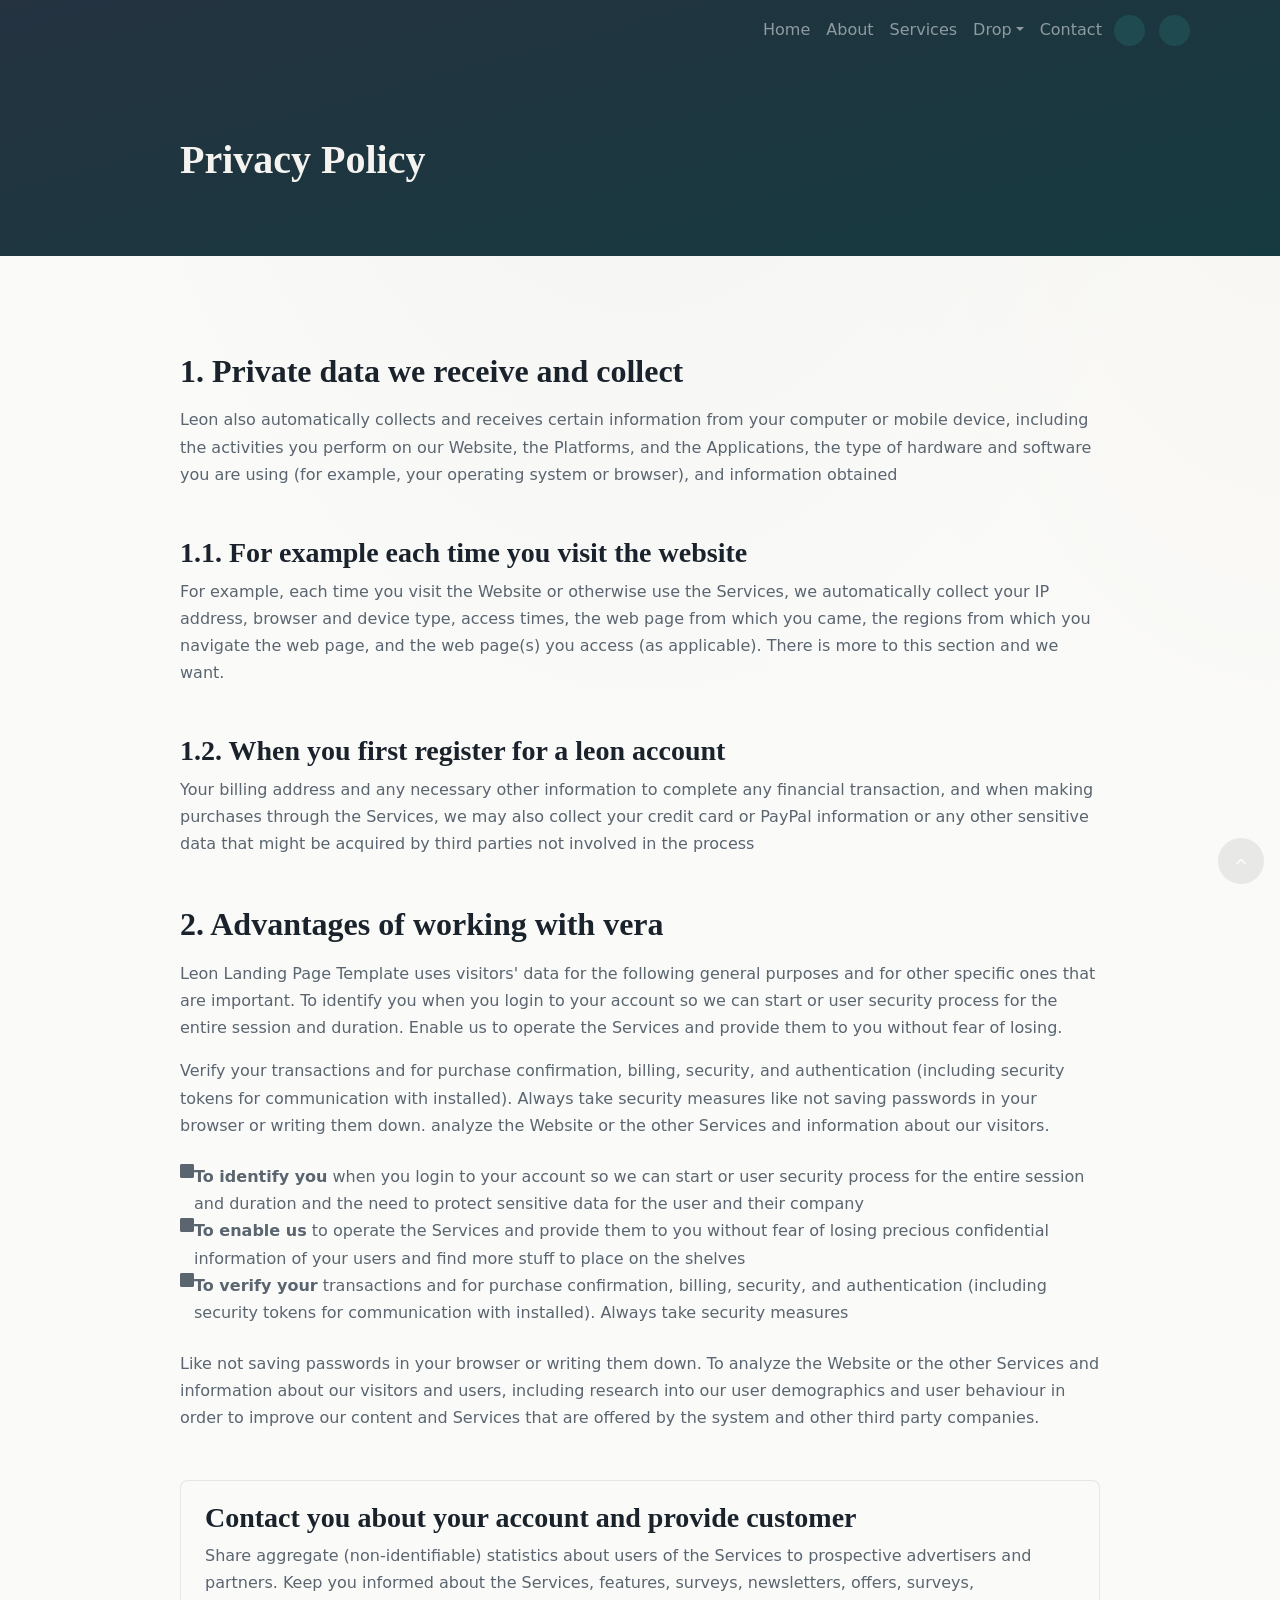
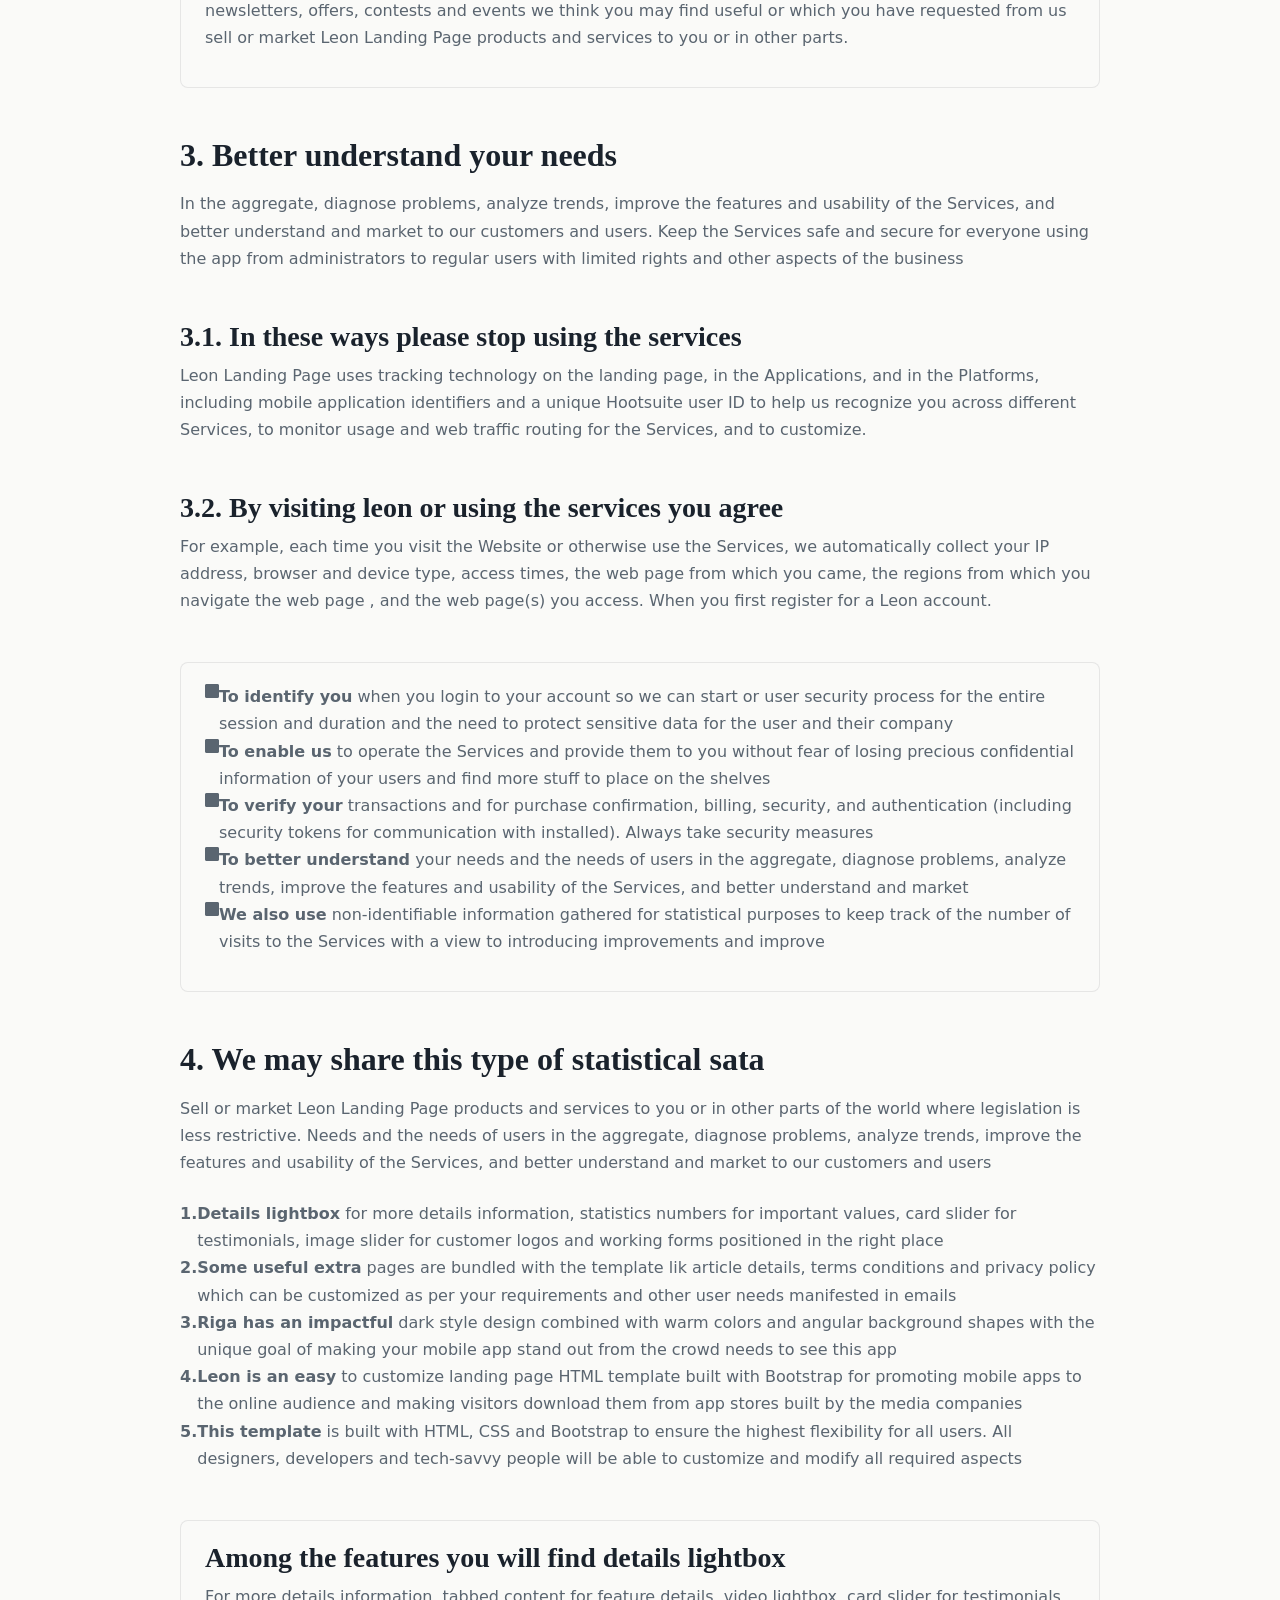
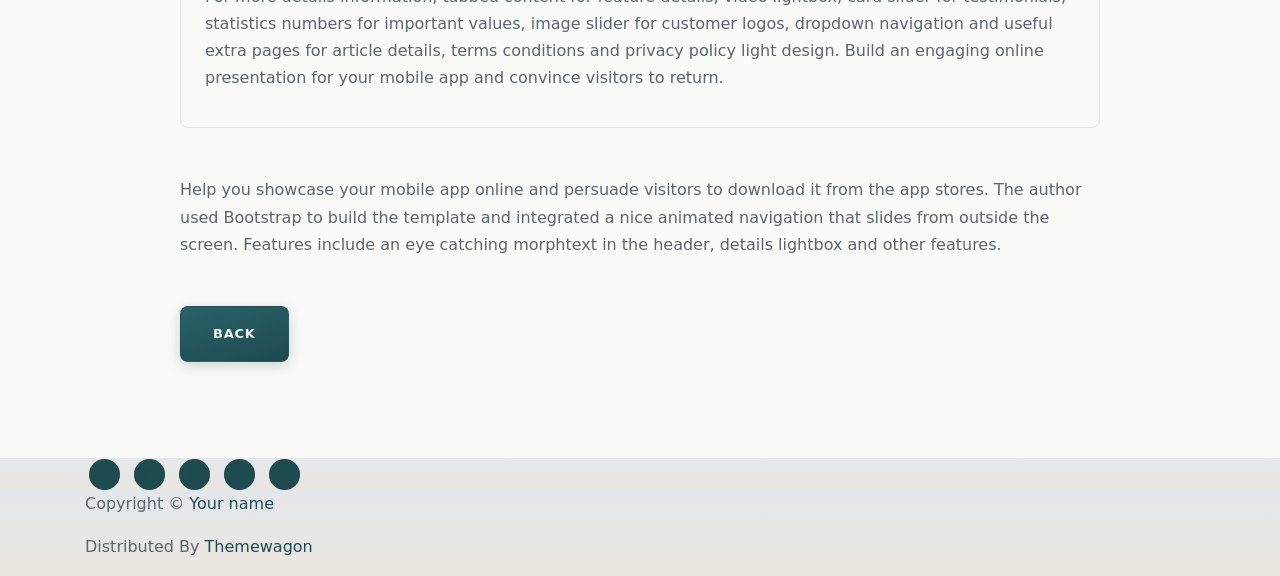
==== commit 8f16155d: "SEO" ====
--- a/privacy.html
+++ b/privacy.html
@@ -5,20 +5,37 @@
     <meta name="viewport" content="width=device-width, initial-scale=1, shrink-to-fit=no">
     
     <!-- SEO Meta Tags -->
-    <meta name="description" content="Your description">
-    <meta name="author" content="Your name">
-
-    <!-- OG Meta Tags to improve the way the post looks when you share the page on Facebook, Twitter, LinkedIn -->
-	<meta property="og:site_name" content="" /> <!-- website name -->
-	<meta property="og:site" content="" /> <!-- website link -->
-	<meta property="og:title" content=""/> <!-- title shown in the actual shared post -->
-	<meta property="og:description" content="" /> <!-- description shown in the actual shared post -->
-	<meta property="og:image" content="" /> <!-- image link, make sure it's jpg -->
-	<meta property="og:url" content="" /> <!-- where do you want your post to link to -->
-	<meta name="twitter:card" content="summary_large_image"> <!-- to have large image post format in Twitter -->
+    <meta name="description" content="Review the privacy policy for the Michelle Mugo portfolio, including data handling, usage terms, and visitor information practices for the website.">
+    <meta name="keywords" content="Michelle Mugo portfolio, privacy policy, visitor data policy, East Africa portfolio website, software developer Africa">
+    <meta name="author" content="Michelle Mugo">
+    <link rel="canonical" href="https://michelle-mugo.vercel.app/privacy">
+
+    <!-- OG Meta Tags -->
+	<meta property="og:site_name" content="Michelle Mugo Portfolio" />
+	<meta property="og:title" content="Privacy Policy | Michelle Mugo Portfolio" />
+	<meta property="og:description" content="Review the privacy policy for the Michelle Mugo portfolio, including data handling, usage terms, and visitor information practices for the website." />
+	<meta property="og:image" content="https://michelle-mugo.vercel.app/images/mm1.png" />
+	<meta property="og:url" content="https://michelle-mugo.vercel.app/privacy" />
+    <meta property="og:type" content="website" />
+	<meta name="twitter:card" content="summary_large_image">
+    <meta name="twitter:title" content="Privacy Policy | Michelle Mugo Portfolio">
+    <meta name="twitter:description" content="Review the privacy policy for the Michelle Mugo portfolio, including data handling, usage terms, and visitor information practices for the website.">
+    <meta name="twitter:image" content="https://michelle-mugo.vercel.app/images/mm1.png">
 
     <!-- Webpage Title -->
-    <title>Privacy Policy - Mark</title>
+    <title>Privacy Policy | Michelle Mugo Portfolio</title>
+    <script type="application/ld+json">
+        {
+            "@context": "https://schema.org",
+            "@type": "Person",
+            "name": "Michelle Mugo",
+            "jobTitle": "Head of Business Development, Marketing and Programs",
+            "url": "https://michelle-mugo.vercel.app/",
+            "sameAs": [
+                "https://www.linkedin.com/in/michelle-mugo/"
+            ]
+        }
+    </script>
     
     <!-- Styles -->
     <link rel="preconnect" href="https://fonts.gstatic.com">
@@ -37,7 +54,7 @@
         <div class="container">
             
             <!-- Image Logo -->
-            <a class="navbar-brand logo-image" href="index.html"><img src="images/logo.svg" alt="alternative"></a>  
+            <a class="navbar-brand logo-image" href="index.html"><img src="images/logo.svg" alt="Michelle Mugo portfolio logo" loading="lazy"></a>  
 
             <!-- Text Logo - Use this if you don't have a graphic logo -->
             <!-- <a class="navbar-brand logo-text page-scroll" href="index.html">Mark</a> -->
@@ -73,13 +90,13 @@
                 </ul>
                 <span class="nav-item social-icons">
                     <span class="fa-stack">
-                        <a href="#your-link">
+                        <a href="#your-link" aria-label="Visit Michelle Mugo Facebook profile">
                             <i class="fas fa-circle fa-stack-2x"></i>
                             <i class="fab fa-facebook-f fa-stack-1x"></i>
                         </a>
                     </span>
                     <span class="fa-stack">
-                        <a href="#your-link">
+                        <a href="#your-link" aria-label="Visit Michelle Mugo Twitter profile">
                             <i class="fas fa-circle fa-stack-2x"></i>
                             <i class="fab fa-twitter fa-stack-1x"></i>
                         </a>
@@ -216,31 +233,31 @@
                 <div class="col-lg-12">
                     <div class="social-container">
                         <span class="fa-stack">
-                            <a href="#your-link">
+                            <a href="#your-link" aria-label="Visit Michelle Mugo Facebook profile">
                                 <i class="fas fa-circle fa-stack-2x"></i>
                                 <i class="fab fa-facebook-f fa-stack-1x"></i>
                             </a>
                         </span>
                         <span class="fa-stack">
-                            <a href="#your-link">
+                            <a href="#your-link" aria-label="Visit Michelle Mugo Twitter profile">
                                 <i class="fas fa-circle fa-stack-2x"></i>
                                 <i class="fab fa-twitter fa-stack-1x"></i>
                             </a>
                         </span>
                         <span class="fa-stack">
-                            <a href="#your-link">
+                            <a href="#your-link" aria-label="Visit Michelle Mugo Pinterest profile">
                                 <i class="fas fa-circle fa-stack-2x"></i>
                                 <i class="fab fa-pinterest-p fa-stack-1x"></i>
                             </a>
                         </span>
                         <span class="fa-stack">
-                            <a href="#your-link">
+                            <a href="#your-link" aria-label="Visit Michelle Mugo Instagram profile">
                                 <i class="fas fa-circle fa-stack-2x"></i>
                                 <i class="fab fa-instagram fa-stack-1x"></i>
                             </a>
                         </span>
                         <span class="fa-stack">
-                            <a href="#your-link">
+                            <a href="#your-link" aria-label="Visit Michelle Mugo YouTube profile">
                                 <i class="fas fa-circle fa-stack-2x"></i>
                                 <i class="fab fa-youtube fa-stack-1x"></i>
                             </a>
--- a/css/styles.css
+++ b/css/styles.css
@@ -49,9 +49,14 @@
 	--mm-font-display: "Cormorant Garamond", Georgia, serif;
 	--mm-radius: 8px;
 	--mm-radius-lg: 14px;
-	--mm-nav-h: 72px;
+	--mm-nav-h: 60px;
+	--mm-nav-offset: 60px;
 	--mm-reveal-delay: 0ms;
 	--mm-ease-out: cubic-bezier(0.22, 1, 0.36, 1);
+
+	/* Photo treatment — grey wash on foreground images + section BG stacks */
+	--mm-photo-overlay: linear-gradient(180deg, rgba(36, 50, 64, 0.28) 0%, rgba(36, 50, 64, 0.42) 100%);
+	--mm-photo-overlay-soft: linear-gradient(160deg, rgba(36, 50, 64, 0.22) 0%, rgba(36, 50, 64, 0.36) 100%);
 }
 
 html {
@@ -106,6 +111,8 @@
 	text-transform: uppercase;
 	transition: background 0.35s ease, box-shadow 0.35s ease, padding 0.35s ease;
 	box-shadow: 0 1px 0 rgba(255, 255, 255, 0.05);
+	padding-top: env(safe-area-inset-top, 0px);
+	z-index: 1030;
 }
 
 .mm-brand {
@@ -161,25 +168,94 @@
 
 .mm-navbar .navbar-toggler {
 	border: none;
-	padding: 0.25rem 0.5rem;
+	padding: 0.35rem 0.5rem;
+	min-width: 48px;
+	min-height: 48px;
+	display: inline-flex;
+	align-items: center;
+	justify-content: center;
+	border-radius: var(--mm-radius);
+}
+
+.mm-navbar .navbar-toggler:focus {
+	outline: none;
+	box-shadow: 0 0 0 2px rgba(212, 188, 148, 0.45);
+}
+
+.mm-nav-backdrop {
+	position: fixed;
+	inset: 0;
+	z-index: 1025;
+	background: rgba(8, 12, 18, 0.52);
+	opacity: 0;
+	visibility: hidden;
+	transition: opacity 0.3s ease, visibility 0.3s ease;
+	-webkit-tap-highlight-color: transparent;
+}
+
+.mm-nav-backdrop.is-visible {
+	opacity: 1;
+	visibility: visible;
+}
+
+body.mm-nav-open {
+	overflow: hidden;
+	touch-action: none;
 }
 
 .offcanvas-collapse {
 	position: fixed;
-	top: 56px;
+	top: var(--mm-nav-offset, 60px);
+	left: 0;
+	right: 0;
 	bottom: 0;
-	left: 100%;
 	width: 100%;
-	padding: 1.25rem 1.5rem 2rem;
-	overflow-y: auto;
+	max-width: 100%;
+	height: calc(100vh - var(--mm-nav-offset, 60px));
+	max-height: calc(100vh - var(--mm-nav-offset, 60px));
+	height: calc(100dvh - var(--mm-nav-offset, 60px));
+	max-height: calc(100dvh - var(--mm-nav-offset, 60px));
+	padding: 0 max(1rem, env(safe-area-inset-right)) calc(1.25rem + env(safe-area-inset-bottom, 0px)) max(1rem, env(safe-area-inset-left));
+	overflow: hidden;
 	visibility: hidden;
-	background: linear-gradient(165deg, var(--mm-ink) 0%, var(--mm-slate) 55%, var(--mm-primary-deep) 100%);
-	transition: transform 0.32s ease, visibility 0.32s ease;
+	transform: translateY(-12px);
+	opacity: 0;
+	background: linear-gradient(168deg, var(--mm-ink) 0%, var(--mm-slate) 52%, var(--mm-primary-deep) 100%);
+	transition: transform 0.32s var(--mm-ease-out), opacity 0.28s ease, visibility 0.32s ease;
+	display: flex;
+	flex-direction: column;
+	z-index: 1032;
+	box-shadow: 0 24px 48px rgba(0, 0, 0, 0.35);
 }
 
 .offcanvas-collapse.open {
 	visibility: visible;
-	transform: translateX(-100%);
+	transform: translateY(0);
+	opacity: 1;
+}
+
+.mm-nav-list {
+	flex: 1 1 auto;
+	overflow-y: auto;
+	overflow-x: hidden;
+	-webkit-overflow-scrolling: touch;
+	margin-top: 0.25rem;
+	margin-bottom: 0;
+	padding-bottom: 0.5rem;
+}
+
+.mm-nav-mobile-cta {
+	margin-top: auto;
+	padding-top: 1rem;
+	padding-bottom: calc(0.25rem + env(safe-area-inset-bottom, 0px));
+	border-top: 1px solid rgba(255, 255, 255, 0.1);
+	flex-shrink: 0;
+}
+
+.mm-nav-connect-btn {
+	padding-top: 0.95rem;
+	padding-bottom: 0.95rem;
+	font-size: 0.8125rem;
 }
 
 .mm-navbar .navbar-nav {
@@ -201,6 +277,14 @@
 }
 
 @media (min-width: 992px) {
+	:root {
+		--mm-nav-h: 72px;
+	}
+
+	.mm-nav-backdrop {
+		display: none !important;
+	}
+
 	.mm-navbar {
 		padding-top: 1.25rem;
 		padding-bottom: 0.35rem;
@@ -236,16 +320,34 @@
 		top: auto;
 		bottom: auto;
 		left: auto;
+		right: auto;
 		width: auto;
+		height: auto !important;
+		max-height: none !important;
 		padding: 0;
 		background: transparent;
-		overflow-y: visible;
+		overflow: visible;
 		visibility: visible;
+		opacity: 1 !important;
 		transform: none !important;
+		display: flex;
+		flex-direction: row;
+		align-items: center;
+		flex: 1 1 auto;
+		justify-content: flex-end;
+		z-index: auto;
+		box-shadow: none;
 	}
 
 	.offcanvas-collapse.open {
 		transform: none !important;
+	}
+
+	.mm-nav-list {
+		flex: 0 1 auto;
+		overflow: visible;
+		padding-bottom: 0;
+		margin-top: 0;
 	}
 
 	.mm-navbar .navbar-nav {
@@ -343,14 +445,37 @@
 	overflow: hidden;
 }
 
+.mm-hero-container {
+	max-width: 100%;
+	position: relative;
+	z-index: 3;
+}
+
+.mm-hero-ledger-note--short {
+	display: block;
+	font-size: 0.76rem;
+	font-weight: 500;
+	letter-spacing: 0.03em;
+	text-transform: none;
+	color: rgba(226, 222, 214, 0.52);
+	line-height: 1.45;
+	margin-top: 0.2rem;
+}
+
 .mm-hero-bg {
 	position: absolute;
 	inset: -10% 0 0 0;
+	z-index: 0;
 	background:
 		linear-gradient(118deg, var(--mm-hero-edge) 0%, var(--mm-hero-mid) 38%, rgba(18, 52, 56, 0.93) 72%, var(--mm-hero-edge) 100%),
 		radial-gradient(ellipse 95% 75% at 92% -5%, var(--mm-hero-glow), transparent 55%),
 		radial-gradient(ellipse 55% 45% at 0% 105%, var(--mm-hero-floor), transparent 52%),
-		radial-gradient(ellipse 50% 40% at 50% 120%, rgba(30, 74, 80, 0.25), transparent 55%);
+		radial-gradient(ellipse 50% 40% at 50% 120%, rgba(30, 74, 80, 0.25), transparent 55%),
+		linear-gradient(180deg, rgba(15, 20, 28, 0.62) 0%, rgba(15, 22, 30, 0.45) 45%, rgba(18, 40, 44, 0.55) 100%),
+		url("../images/1.jpeg");
+	background-size: auto, auto, auto, auto, auto, cover;
+	background-position: 0 0, 0 0, 0 0, 0 0, 0 0, 72% 18%;
+	background-repeat: no-repeat;
 	pointer-events: none;
 	will-change: transform;
 	transition: transform 0.15s var(--mm-ease-out);
@@ -361,6 +486,7 @@
 	inset: 0;
 	overflow: hidden;
 	pointer-events: none;
+	z-index: 1;
 }
 
 .mm-blob {
@@ -407,6 +533,7 @@
 .mm-hero-noise {
 	position: absolute;
 	inset: 0;
+	z-index: 2;
 	opacity: 0.04;
 	pointer-events: none;
 	background-image: url("data:image/svg+xml,%3Csvg viewBox='0 0 256 256' xmlns='http://www.w3.org/2000/svg'%3E%3Cfilter id='n'%3E%3CfeTurbulence type='fractalNoise' baseFrequency='0.85' numOctaves='4' stitchTiles='stitch'/%3E%3C/filter%3E%3Crect width='100%25' height='100%25' filter='url(%23n)'/%3E%3C/svg%3E");
@@ -414,8 +541,41 @@
 }
 
 .mm-hero-row {
-	padding-top: calc(var(--mm-nav-h) + 2rem);
+	padding-top: var(--mm-nav-offset, var(--mm-nav-h));
 	padding-bottom: 2rem;
+}
+
+.mm-hero-gridline {
+	position: absolute;
+	z-index: 1;
+	pointer-events: none;
+	border: 1px solid rgba(255, 255, 255, 0.06);
+	border-radius: 2px;
+	opacity: 0.85;
+}
+
+.mm-hero-gridline--tl {
+	width: min(42vw, 320px);
+	height: min(42vw, 320px);
+	top: calc(var(--mm-nav-offset, var(--mm-nav-h)) + 1.5rem);
+	left: 2%;
+	border-right: none;
+	border-bottom: none;
+}
+
+.mm-hero-gridline--br {
+	width: min(48vw, 380px);
+	height: min(48vw, 380px);
+	bottom: 8%;
+	right: 3%;
+	border-left: none;
+	border-top: none;
+}
+
+@media (max-width: 991px) {
+	.mm-hero-gridline {
+		display: none;
+	}
 }
 
 .mm-kicker {
@@ -432,30 +592,34 @@
 }
 
 .mm-display {
-	font-size: clamp(2.75rem, 6vw, 4.25rem);
-	line-height: 1.05;
+	font-size: clamp(2.85rem, 6.2vw, 4.45rem);
+	line-height: 1.04;
 	font-weight: 600;
 	margin-bottom: 1rem;
-	letter-spacing: -0.025em;
+	letter-spacing: -0.03em;
 	background: linear-gradient(
-		118deg,
+		125deg,
 		#ffffff 0%,
-		#f2f0ec 22%,
-		var(--mm-accent-light) 48%,
-		#ebe8e2 62%,
-		#dfe8e6 82%,
-		#f8f6f3 100%
+		#f4f1eb 35%,
+		#e2dfd8 52%,
+		var(--mm-accent-light) 58%,
+		#eef2f1 72%,
+		#faf8f5 100%
 	);
-	background-size: 220% auto;
 	-webkit-background-clip: text;
 	background-clip: text;
 	color: transparent;
-	animation: mmShimmerTitle 16s var(--mm-ease-out) infinite;
-}
-
-@keyframes mmShimmerTitle {
-	0%, 100% { background-position: 0% center; }
-	50% { background-position: 100% center; }
+}
+
+.mm-hero-role {
+	font-family: var(--mm-font-body);
+	font-size: 0.9375rem;
+	font-weight: 500;
+	letter-spacing: 0.04em;
+	text-transform: uppercase;
+	color: rgba(236, 232, 224, 0.72);
+	max-width: 36rem;
+	line-height: 1.55;
 }
 
 .mm-lead {
@@ -490,8 +654,24 @@
 	margin: 0;
 }
 
+.mm-profile-shell {
+	max-width: 340px;
+	position: relative;
+}
+
+.mm-profile-shell::before {
+	content: "";
+	position: absolute;
+	inset: -14px -10px auto auto;
+	width: 120px;
+	height: 120px;
+	border-radius: 50%;
+	background: radial-gradient(circle at 30% 30%, rgba(212, 188, 148, 0.22), transparent 62%);
+	pointer-events: none;
+}
+
 .mm-profile-card {
-	max-width: 320px;
+	max-width: 100%;
 }
 
 .mm-profile-frame {
@@ -520,6 +700,8 @@
 }
 
 .mm-profile-placeholder {
+	position: relative;
+	overflow: hidden;
 	aspect-ratio: 4 / 5;
 	border-radius: calc(var(--mm-radius-lg) - 3px);
 	background:
@@ -530,64 +712,519 @@
 	justify-content: center;
 }
 
+.mm-profile-placeholder:has(.mm-profile-img) {
+	background: linear-gradient(155deg, rgba(30, 74, 80, 0.25) 0%, rgba(18, 24, 32, 0.45) 100%);
+}
+
+.mm-profile-img {
+	position: absolute;
+	inset: 0;
+	z-index: 1;
+	width: 100%;
+	height: 100%;
+	object-fit: cover;
+	object-position: center 18%;
+	display: block;
+}
+
+.mm-profile-placeholder::after {
+	content: "";
+	position: absolute;
+	inset: 0;
+	z-index: 2;
+	pointer-events: none;
+	background: linear-gradient(
+		118deg,
+		transparent 0%,
+		rgba(255, 255, 255, 0.06) 45%,
+		transparent 78%
+	);
+}
+
+.mm-profile-placeholder:has(.mm-profile-img)::after {
+	background:
+		var(--mm-photo-overlay-soft),
+		linear-gradient(
+			118deg,
+			transparent 0%,
+			rgba(255, 255, 255, 0.05) 45%,
+			transparent 78%
+		);
+}
+
 .mm-profile-initials {
 	font-family: var(--mm-font-display);
-	font-size: 4rem;
+	font-size: clamp(3.25rem, 8vw, 4.25rem);
 	font-weight: 600;
-	color: rgba(244, 240, 234, 0.32);
-	letter-spacing: 0.05em;
+	color: rgba(244, 240, 234, 0.26);
+	letter-spacing: 0.08em;
 	user-select: none;
 }
 
+.mm-profile-caption {
+	margin-top: 1.15rem;
+	text-align: center;
+	padding: 0 0.5rem;
+}
+
+.mm-profile-caption-name {
+	display: block;
+	font-family: var(--mm-font-display);
+	font-size: 1.2rem;
+	font-weight: 600;
+	color: rgba(248, 245, 240, 0.95);
+	letter-spacing: 0.02em;
+}
+
+.mm-profile-caption-meta {
+	display: block;
+	font-size: 0.7rem;
+	font-weight: 500;
+	letter-spacing: 0.14em;
+	text-transform: uppercase;
+	color: rgba(212, 188, 148, 0.78);
+	margin-top: 0.35rem;
+}
+
+/* ---------- Editorial photos (m2–m4) ---------- */
+.mm-about-photo {
+	margin: 0 auto;
+	max-width: min(420px, 86vw);
+	overflow: hidden;
+	border-radius: var(--mm-radius-lg);
+	border: 1px solid var(--mm-line);
+	box-shadow:
+		var(--mm-shadow-sm),
+		inset 0 0 0 1px rgba(255, 255, 255, 0.65);
+	background: linear-gradient(165deg, #f0eeeb 0%, var(--mm-white) 45%, #e8ecef 100%);
+}
+
+.mm-about-photo-inner {
+	position: relative;
+	overflow: hidden;
+	border-radius: calc(var(--mm-radius-lg) - 1px) calc(var(--mm-radius-lg) - 1px) 0 0;
+	background: linear-gradient(145deg, var(--mm-charcoal-soft) 0%, var(--mm-slate) 100%);
+}
+
+/* Softens JPEG artifacts: grey wash + vignette + paper glaze + fine grain */
+.mm-about-photo-inner::before {
+	content: "";
+	position: absolute;
+	inset: 0;
+	z-index: 2;
+	pointer-events: none;
+	border-radius: inherit;
+	box-shadow:
+		inset 0 0 0 1px rgba(255, 255, 255, 0.12),
+		inset 0 0 48px 20px rgba(250, 248, 244, 0.45),
+		inset 0 -24px 56px rgba(26, 34, 44, 0.18);
+	background:
+		var(--mm-photo-overlay-soft),
+		radial-gradient(
+			ellipse 72% 68% at 50% 48%,
+			transparent 0%,
+			transparent 42%,
+			rgba(26, 34, 44, 0.07) 100%
+		);
+}
+
+.mm-about-photo-inner::after {
+	content: "";
+	position: absolute;
+	inset: 0;
+	z-index: 3;
+	pointer-events: none;
+	opacity: 0.22;
+	mix-blend-mode: overlay;
+	border-radius: inherit;
+	background-image: url("data:image/svg+xml,%3Csvg viewBox='0 0 256 256' xmlns='http://www.w3.org/2000/svg'%3E%3Cfilter id='g'%3E%3CfeTurbulence type='fractalNoise' baseFrequency='0.9' numOctaves='3' stitchTiles='stitch'/%3E%3C/filter%3E%3Crect width='100%25' height='100%25' filter='url(%23g)' opacity='0.5'/%3E%3C/svg%3E");
+}
+
+.mm-about-photo-img {
+	position: relative;
+	z-index: 1;
+	display: block;
+	width: 100%;
+	height: auto;
+	aspect-ratio: 4 / 3;
+	object-fit: cover;
+	object-position: center 30%;
+	filter: saturate(0.92) contrast(1.04) brightness(1.02);
+	-webkit-backface-visibility: hidden;
+	backface-visibility: hidden;
+}
+
+.mm-about-photo-cap {
+	margin: 0;
+	font-size: 0.68rem;
+	font-weight: 600;
+	letter-spacing: 0.14em;
+	text-transform: uppercase;
+	color: var(--mm-muted);
+	padding: 0.65rem 1rem 0.85rem;
+	background: linear-gradient(180deg, rgba(250, 250, 248, 0.98) 0%, var(--mm-white) 100%);
+	border-top: 1px solid var(--mm-line);
+}
+
+.mm-speaking-photo {
+	position: relative;
+	margin: 0;
+	overflow: hidden;
+	border-radius: var(--mm-radius-lg);
+	border: 1px solid var(--mm-line);
+	box-shadow: var(--mm-shadow-sm);
+}
+
+.mm-speaking-photo::after {
+	content: "";
+	position: absolute;
+	inset: 0;
+	z-index: 2;
+	pointer-events: none;
+	border-radius: inherit;
+	background: var(--mm-photo-overlay);
+}
+
+.mm-speaking-photo-img {
+	position: relative;
+	z-index: 1;
+	display: block;
+	width: 100%;
+	aspect-ratio: 4 / 5;
+	max-height: 420px;
+	object-fit: cover;
+	object-position: center 15%;
+}
+
+@media (min-width: 768px) {
+	.mm-speaking-photo-img {
+		max-height: none;
+	}
+}
+
+.mm-hero-ledger {
+	border-top: 1px solid rgba(255, 255, 255, 0.1);
+	padding-top: 1.75rem;
+	margin-top: 0.5rem;
+}
+
+.mm-hero-ledger-head {
+	display: flex;
+	flex-wrap: wrap;
+	align-items: baseline;
+	justify-content: space-between;
+	gap: 0.75rem 1.25rem;
+	margin-bottom: 1rem;
+}
+
+.mm-hero-ledger-kicker {
+	font-size: 0.68rem;
+	font-weight: 700;
+	letter-spacing: 0.18em;
+	text-transform: uppercase;
+	color: rgba(212, 188, 148, 0.88);
+}
+
+.mm-hero-ledger-note {
+	font-size: 0.78rem;
+	color: rgba(230, 226, 218, 0.45);
+	letter-spacing: 0.02em;
+}
+
 .mm-credibility {
-	border-top: 1px solid rgba(255, 255, 255, 0.12);
-	padding-top: 2rem;
-	margin-top: -1rem;
+	margin-left: -0.5rem;
+	margin-right: -0.5rem;
 }
 
 .mm-cred-item {
-	padding-top: 1rem;
-	padding-bottom: 1rem;
+	padding: 0.5rem;
+}
+
+.mm-cred-tile {
+	height: 100%;
+	padding: 1.15rem 1rem 1.25rem;
+	border-radius: calc(var(--mm-radius-lg) - 2px);
+	background: rgba(255, 255, 255, 0.04);
+	border: 1px solid rgba(255, 255, 255, 0.1);
+	box-shadow: 0 18px 40px rgba(0, 0, 0, 0.12);
+	transition: border-color 0.35s ease, background 0.35s ease, transform 0.35s var(--mm-ease-out);
+}
+
+.mm-cred-tile:hover {
+	background: rgba(255, 255, 255, 0.07);
+	border-color: rgba(212, 188, 148, 0.28);
+	transform: translateY(-2px);
 }
 
 .mm-cred-value {
 	display: block;
 	font-family: var(--mm-font-display);
-	font-size: 1.5rem;
+	font-size: clamp(1.35rem, 3.2vw, 1.65rem);
 	font-weight: 600;
 	color: var(--mm-cream);
-	line-height: 1.2;
+	line-height: 1.15;
 }
 
 .mm-cred-label {
 	display: block;
-	font-size: 0.75rem;
+	font-size: 0.68rem;
 	font-weight: 500;
-	letter-spacing: 0.06em;
+	letter-spacing: 0.07em;
 	text-transform: uppercase;
-	color: rgba(220, 216, 208, 0.58);
-	margin-top: 0.35rem;
-	max-width: 12rem;
+	color: rgba(220, 216, 208, 0.55);
+	margin-top: 0.45rem;
+	max-width: 14rem;
 }
 
 /* ---------- Sections ---------- */
 .mm-section {
-	padding: 5.5rem 0;
+	padding: clamp(4.25rem, 8vw, 6rem) 0;
+	position: relative;
+}
+
+.mm-section:not(.mm-hero)::before {
+	content: "";
+	position: absolute;
+	left: 50%;
+	top: 0;
+	transform: translateX(-50%);
+	width: min(1120px, 92vw);
+	height: 1px;
+	background: linear-gradient(90deg, transparent, var(--mm-line) 20%, var(--mm-line) 80%, transparent);
+	pointer-events: none;
+	opacity: 0.85;
 }
 
 .mm-section-alt {
-	background: linear-gradient(185deg, #e8ecf0 0%, #f0ebe6 38%, #f7f5f2 100%);
+	background: linear-gradient(188deg, #e4e9ee 0%, #efeae4 42%, #f7f5f2 100%);
+}
+
+.mm-section-soft {
+	background: linear-gradient(180deg, #f2f4f6 0%, #faf8f5 55%, #f7f5f2 100%);
+	border-top: 1px solid var(--mm-line);
+	border-bottom: 1px solid var(--mm-line);
 }
 
 .mm-section-dark {
-	background: linear-gradient(168deg, #101820 0%, var(--mm-slate) 42%, #152d32 78%, #0f1c20 100%);
+	background: linear-gradient(168deg, #0f1620 0%, var(--mm-slate) 44%, #143a40 72%, #0e181c 100%);
 	color: rgba(236, 234, 230, 0.9);
-	padding: 5.5rem 0;
+	padding: clamp(4.25rem, 8vw, 6rem) 0;
+}
+
+.mm-section-impact {
+	position: relative;
+	overflow: hidden;
+}
+
+.mm-section-impact::after {
+	content: "";
+	position: absolute;
+	inset: auto -20% -45% -20%;
+	height: 55%;
+	background: radial-gradient(ellipse at 50% 0%, rgba(212, 188, 148, 0.09), transparent 55%);
+	pointer-events: none;
+}
+
+.mm-section-dark::before {
+	background: linear-gradient(90deg, transparent, rgba(255, 255, 255, 0.07) 25%, rgba(255, 255, 255, 0.07) 75%, transparent);
+	opacity: 0.55;
 }
 
 .mm-section-contact {
-	background: linear-gradient(180deg, var(--mm-white) 0%, var(--mm-paper) 100%);
+	background: linear-gradient(182deg, #f8f9fb 0%, var(--mm-paper) 45%, #eef1f4 100%);
 	border-top: 1px solid var(--mm-line);
+}
+
+/* Section backgrounds — photos as atmosphere + grey blend (paths relative to css/) */
+#about.mm-section-alt {
+	overflow: hidden;
+	background-image:
+		linear-gradient(188deg, rgba(244, 242, 238, 0.95) 0%, rgba(247, 245, 242, 0.92) 42%, rgba(244, 242, 238, 0.96) 100%),
+		linear-gradient(95deg, rgba(36, 50, 64, 0.2) 0%, rgba(36, 50, 64, 0.08) 45%, transparent 62%),
+		url("../images/2.jpeg");
+	background-size: auto, auto, min(440px, 50vw) auto;
+	background-position: center, center, 106% 32%;
+	background-repeat: no-repeat, no-repeat, no-repeat;
+}
+
+#speaking.mm-section-soft {
+	overflow: hidden;
+	background-image:
+		linear-gradient(180deg, rgba(242, 244, 246, 0.94) 0%, rgba(250, 248, 245, 0.93) 100%),
+		linear-gradient(118deg, transparent 0%, rgba(36, 50, 64, 0.12) 58%, rgba(36, 50, 64, 0.18) 100%),
+		url("../images/3.jpeg");
+	background-size: auto, auto, cover;
+	background-position: center, center, 8% 38%;
+	background-repeat: no-repeat, no-repeat, no-repeat;
+}
+
+#impact.mm-section-dark {
+	background-image:
+		linear-gradient(168deg, rgba(15, 22, 32, 0.94) 0%, rgba(36, 50, 64, 0.9) 50%, rgba(14, 58, 64, 0.93) 100%),
+		linear-gradient(180deg, rgba(36, 50, 64, 0.38) 0%, rgba(12, 18, 26, 0.62) 100%),
+		url("../images/4.jpeg");
+	background-size: auto, auto, cover;
+	background-position: center, center, 78% 22%;
+	background-repeat: no-repeat, no-repeat, no-repeat;
+}
+
+#expertise.mm-section-alt {
+	overflow: hidden;
+	background-image:
+		linear-gradient(188deg, rgba(228, 233, 238, 0.96) 0%, rgba(239, 234, 228, 0.95) 42%, rgba(247, 245, 242, 0.96) 100%),
+		linear-gradient(255deg, transparent 55%, rgba(36, 50, 64, 0.1) 100%),
+		url("../images/5.jpeg");
+	background-size: auto, auto, min(360px, 34vw) auto;
+	background-position: center, center, -4% 58%;
+	background-repeat: no-repeat, no-repeat, no-repeat;
+}
+
+#contact.mm-section-contact {
+	overflow: hidden;
+	background-image:
+		linear-gradient(182deg, rgba(248, 249, 251, 0.94) 0%, rgba(250, 250, 248, 0.92) 48%, rgba(238, 241, 244, 0.95) 100%),
+		linear-gradient(88deg, rgba(36, 50, 64, 0.1) 0%, transparent 52%),
+		url("../images/5.jpeg");
+	background-size: auto, auto, min(400px, 44vw) auto;
+	background-position: center, center, 104% 48%;
+	background-repeat: no-repeat, no-repeat, no-repeat;
+}
+
+#about > .container,
+#speaking > .container,
+#impact > .container,
+#expertise > .container,
+#contact > .container {
+	position: relative;
+	z-index: 1;
+}
+
+.mm-contact-panel {
+	padding: 0;
+	border-radius: calc(var(--mm-radius-lg) + 4px);
+	border: 1px solid var(--mm-line);
+	background: var(--mm-white);
+	box-shadow: 0 28px 60px rgba(22, 40, 48, 0.08);
+}
+
+.mm-contact-panel-main {
+	padding: clamp(1.75rem, 4vw, 2.75rem) clamp(1.25rem, 4vw, 2.35rem);
+}
+
+.mm-contact-photo-col {
+	position: relative;
+	background: var(--mm-charcoal);
+}
+
+.mm-contact-photo {
+	margin: 0;
+	position: relative;
+	overflow: hidden;
+	min-height: 240px;
+}
+
+.mm-contact-photo::after {
+	content: "";
+	position: absolute;
+	inset: 0;
+	z-index: 2;
+	pointer-events: none;
+	background: var(--mm-photo-overlay);
+}
+
+.mm-contact-photo-img {
+	position: relative;
+	z-index: 1;
+	display: block;
+	width: 100%;
+	height: 100%;
+	min-height: 240px;
+	object-fit: cover;
+	object-position: center 20%;
+}
+
+@media (min-width: 768px) {
+	.mm-contact-photo-col {
+		align-self: stretch;
+		min-height: 100%;
+	}
+
+	.mm-contact-photo {
+		position: absolute;
+		inset: 0;
+		min-height: 100%;
+	}
+
+	.mm-contact-photo-img {
+		position: absolute;
+		inset: 0;
+		z-index: 1;
+		width: 100%;
+		height: 100%;
+		min-height: 0;
+	}
+}
+
+.mm-contact-panel-head .mm-heading {
+	margin-bottom: 0.75rem;
+}
+
+.mm-contact-panel-head .mm-lead-contact {
+	margin-left: auto;
+	margin-right: auto;
+	text-align: center;
+}
+
+.mm-contact-sub {
+	font-size: 0.95rem;
+	line-height: 1.65;
+	color: var(--mm-muted);
+	max-width: 36rem;
+	margin-top: 0.75rem;
+	margin-left: auto;
+	margin-right: auto;
+	text-align: center;
+}
+
+.mm-contact-divider {
+	height: 1px;
+	background: linear-gradient(90deg, transparent, var(--mm-line-strong), transparent);
+	margin: 1.75rem auto 1.5rem;
+	max-width: 280px;
+}
+
+.mm-contact-loc {
+	font-size: 0.9rem;
+}
+
+.mm-contact-hint {
+	max-width: 32rem;
+	margin-left: auto;
+	margin-right: auto;
+	margin-top: 1.5rem !important;
+	line-height: 1.55;
+}
+
+.mm-contact-secondary {
+	margin-top: 1.25rem;
+	padding-top: 0.5rem;
+}
+
+.mm-section-contact .mm-btn-ghost {
+	color: var(--mm-primary) !important;
+	text-decoration: none;
+	border: 1px solid transparent;
+}
+
+.mm-section-contact .mm-btn-ghost:hover {
+	color: var(--mm-charcoal) !important;
+	border-color: var(--mm-line-strong);
+	background: rgba(30, 74, 80, 0.04);
+	transform: translateY(-1px);
+}
+
+.mm-contact-primary {
+	min-width: 200px;
 }
 
 .mm-section-head {
@@ -621,6 +1258,40 @@
 	line-height: 1.7;
 	color: var(--mm-muted);
 	margin-bottom: 1.5rem;
+	max-width: 38rem;
+}
+
+.mm-contact-actions {
+	margin-left: -0.35rem;
+	margin-right: -0.35rem;
+}
+
+.mm-contact-action {
+	margin: 0.35rem;
+}
+
+.mm-btn-whatsapp {
+	background: #128c7e !important;
+	border: 1px solid #128c7e !important;
+	color: #ffffff !important;
+	box-shadow: 0 4px 16px rgba(18, 140, 126, 0.28);
+}
+
+.mm-btn-whatsapp:hover {
+	background: #0e7266 !important;
+	border-color: #0e7266 !important;
+	color: #ffffff !important;
+	box-shadow: 0 6px 22px rgba(12, 92, 82, 0.32);
+}
+
+.mm-section-contact .mm-btn-outline.mm-btn-contact-email {
+	border-color: var(--mm-primary);
+	color: var(--mm-primary) !important;
+}
+
+.mm-section-contact .mm-btn-outline.mm-btn-contact-email:hover {
+	background: var(--mm-primary);
+	color: var(--mm-cream) !important;
 }
 
 /* ---------- Cards ---------- */
@@ -759,6 +1430,71 @@
 	color: var(--mm-primary);
 }
 
+.mm-role-tags {
+	display: flex;
+	flex-wrap: wrap;
+	gap: 0.4rem;
+}
+
+.mm-role-tag {
+	font-size: 0.62rem;
+	font-weight: 700;
+	letter-spacing: 0.1em;
+	text-transform: uppercase;
+	padding: 0.32rem 0.6rem;
+	border-radius: 100px;
+	border: 1px solid rgba(30, 74, 80, 0.14);
+	background: rgba(30, 74, 80, 0.05);
+	color: var(--mm-primary-deep);
+}
+
+.mm-role-tag--soft {
+	border-color: var(--mm-line);
+	background: rgba(255, 255, 255, 0.65);
+	color: var(--mm-muted);
+}
+
+.mm-role-tag--accent {
+	border-color: rgba(184, 148, 106, 0.45);
+	background: rgba(184, 148, 106, 0.12);
+	color: var(--mm-accent-deep);
+}
+
+.mm-outcome-strip {
+	display: flex;
+	flex-wrap: wrap;
+	gap: 0.65rem 1.25rem;
+	padding: 0.85rem 1rem;
+	border-radius: var(--mm-radius);
+	border: 1px solid var(--mm-line);
+	background: linear-gradient(135deg, rgba(30, 74, 80, 0.05) 0%, rgba(255, 255, 255, 0.92) 100%);
+}
+
+.mm-outcome-strip--compact {
+	padding: 0.65rem 0.9rem;
+	gap: 0.5rem 1rem;
+}
+
+.mm-outcome-strip li {
+	font-size: 0.8125rem;
+	line-height: 1.45;
+	color: var(--mm-muted);
+	margin: 0;
+}
+
+.mm-outcome-strip-val {
+	font-family: var(--mm-font-display);
+	font-weight: 600;
+	font-size: 1.05rem;
+	color: var(--mm-charcoal);
+	margin-right: 0.35rem;
+}
+
+.mm-outcome-strip-lbl {
+	font-size: 0.78rem;
+	letter-spacing: 0.02em;
+}
+
 /* ---------- Timeline ---------- */
 .mm-timeline {
 	position: relative;
@@ -833,7 +1569,69 @@
 .mm-stat-card:hover {
 	background: rgba(255, 255, 255, 0.08);
 	border-color: rgba(212, 188, 148, 0.28);
-	transform: translateY(-2px) scale(1.02);
+	transform: translateY(-2px);
+}
+
+.mm-stat-card--hero {
+	min-height: 168px;
+	padding: 2rem 1.25rem;
+	background: linear-gradient(155deg, rgba(255, 255, 255, 0.09) 0%, rgba(255, 255, 255, 0.03) 100%);
+	border-color: rgba(212, 188, 148, 0.22);
+}
+
+.mm-stat-card--hero .mm-stat-num {
+	font-size: clamp(2.15rem, 5vw, 2.85rem);
+}
+
+.mm-impact-dashboard {
+	position: relative;
+	z-index: 1;
+	display: flex;
+	flex-direction: column;
+	gap: 2.5rem;
+}
+
+.mm-impact-band {
+	padding: 1.75rem 1.5rem 1.5rem;
+	border-radius: calc(var(--mm-radius-lg) + 2px);
+	background: rgba(255, 255, 255, 0.03);
+	border: 1px solid rgba(255, 255, 255, 0.08);
+	box-shadow: 0 20px 48px rgba(0, 0, 0, 0.18);
+}
+
+.mm-impact-band-head {
+	display: flex;
+	gap: 1.25rem;
+	align-items: flex-start;
+	margin-bottom: 1.5rem;
+	padding-bottom: 1.25rem;
+	border-bottom: 1px solid rgba(255, 255, 255, 0.08);
+}
+
+.mm-impact-band-index {
+	flex: 0 0 auto;
+	font-family: var(--mm-font-display);
+	font-size: 1.5rem;
+	font-weight: 600;
+	color: rgba(212, 188, 148, 0.55);
+	line-height: 1;
+	min-width: 2.25rem;
+}
+
+.mm-impact-band-title {
+	font-family: var(--mm-font-display);
+	font-size: clamp(1.2rem, 2.4vw, 1.45rem);
+	font-weight: 600;
+	color: #f4f1ec !important;
+	margin-bottom: 0.35rem;
+	letter-spacing: -0.01em;
+}
+
+.mm-impact-band-desc {
+	font-size: 0.9rem;
+	line-height: 1.6;
+	color: rgba(218, 214, 206, 0.62);
+	max-width: 46rem;
 }
 
 .mm-stat-prefix {
@@ -890,29 +1688,149 @@
 .mm-service-card:hover .mm-service-icon {
 	background: linear-gradient(145deg, var(--mm-primary-soft), var(--mm-primary));
 	color: var(--mm-cream);
-	transform: scale(1.08) rotate(-3deg);
+	transform: translateY(-1px);
 }
 
 /* ---------- Case studies ---------- */
 .mm-case {
 	border-radius: var(--mm-radius-lg);
 	overflow: hidden;
-}
-
-.mm-case-body {
-	padding: 1.75rem 1.5rem;
+	display: flex;
+	flex-direction: column;
+	height: 100%;
+}
+
+.mm-case-top {
+	padding: 1.35rem 1.5rem 1rem;
+	border-bottom: 1px solid var(--mm-line);
+	background: linear-gradient(180deg, rgba(30, 74, 80, 0.04) 0%, rgba(255, 255, 255, 0.5) 100%);
 	position: relative;
 	z-index: 1;
 }
 
-.mm-case-label {
-	display: inline-block;
+.mm-case-eyebrow {
+	display: block;
 	font-size: 0.65rem;
 	font-weight: 700;
-	letter-spacing: 0.1em;
+	letter-spacing: 0.14em;
+	text-transform: uppercase;
+	color: var(--mm-primary);
+	margin-bottom: 0.45rem;
+}
+
+.mm-case-body {
+	padding: 1.35rem 1.5rem 1.5rem;
+	position: relative;
+	z-index: 1;
+	flex: 1 1 auto;
+	display: flex;
+	flex-direction: column;
+	gap: 1rem;
+}
+
+.mm-case-block {
+	padding: 0.95rem 1rem;
+	border-radius: var(--mm-radius);
+	border: 1px solid var(--mm-line);
+	background: var(--mm-white);
+}
+
+.mm-case-block--challenge {
+	border-left: 3px solid rgba(90, 101, 112, 0.35);
+}
+
+.mm-case-block--action {
+	border-left: 3px solid rgba(30, 74, 80, 0.35);
+}
+
+.mm-case-block--result {
+	border-left: 3px solid var(--mm-accent-deep);
+	background: linear-gradient(135deg, rgba(184, 148, 106, 0.08) 0%, rgba(255, 255, 255, 0.95) 100%);
+}
+
+.mm-case-label {
+	display: block;
+	font-size: 0.62rem;
+	font-weight: 700;
+	letter-spacing: 0.12em;
 	text-transform: uppercase;
 	color: var(--mm-accent-deep);
-	margin-right: 0.35rem;
+	margin-bottom: 0.4rem;
+}
+
+.mm-case--featured {
+	overflow: hidden;
+}
+
+.mm-case-feature-aside {
+	padding: 0;
+	overflow: hidden;
+	display: grid;
+	grid-template-rows: 1fr auto;
+	min-height: 100%;
+	background: var(--mm-navy);
+}
+
+.mm-case-feature-media {
+	position: relative;
+	min-height: 200px;
+	overflow: hidden;
+}
+
+.mm-case-feature-media::after {
+	content: "";
+	position: absolute;
+	inset: 0;
+	z-index: 2;
+	pointer-events: none;
+	background: var(--mm-photo-overlay);
+}
+
+.mm-case-feature-img {
+	position: absolute;
+	inset: 0;
+	z-index: 1;
+	width: 100%;
+	height: 100%;
+	object-fit: cover;
+	object-position: center 18%;
+	display: block;
+}
+
+.mm-case-feature-aside-foot {
+	padding: 1.35rem 1.5rem 1.65rem;
+	background: linear-gradient(165deg, rgba(15, 22, 30, 0.97) 0%, var(--mm-navy) 100%);
+	display: flex;
+	flex-direction: column;
+	gap: 0.65rem;
+}
+
+.mm-case-feature-aside .mm-case-eyebrow {
+	color: rgba(212, 188, 148, 0.85);
+}
+
+.mm-case-feature-aside .mm-h3 {
+	color: #f4f1ec !important;
+}
+
+.mm-case-body--featured {
+	padding: 1.75rem 1.5rem 1.75rem 1.75rem;
+	height: 100%;
+}
+
+@media (max-width: 991px) {
+	.mm-case-feature-aside {
+		min-height: 0;
+		grid-template-rows: minmax(200px, 48vw) auto;
+	}
+
+	.mm-case-feature-media {
+		min-height: 200px;
+	}
+
+	.mm-case-feature-aside-foot {
+		padding: 1.15rem 1.25rem 1.35rem;
+	}
 }
 
 /* ---------- Education ---------- */
@@ -983,12 +1901,59 @@
 	text-align: center;
 }
 
-.mm-testimonial-text {
+.mm-testimonial {
+	text-align: left;
+	display: flex;
+	flex-direction: column;
+}
+
+.mm-testimonial-quote {
 	font-family: var(--mm-font-display);
-	font-size: 1.1rem;
+	font-size: 1.08rem;
 	font-style: italic;
-	line-height: 1.55;
+	line-height: 1.58;
+	color: var(--mm-charcoal-soft);
+	margin: 0 0 1.35rem;
+	padding: 0.5rem 0 0 1.35rem;
+	position: relative;
+}
+
+.mm-testimonial-quote::before {
+	content: "“";
+	position: absolute;
+	left: 0.15rem;
+	top: -0.1rem;
+	font-size: 2.35rem;
+	line-height: 1;
+	font-style: normal;
+	color: rgba(30, 74, 80, 0.11);
+	font-family: var(--mm-font-display);
+	pointer-events: none;
+}
+
+.mm-testimonial-quote p {
+	margin: 0;
+}
+
+.mm-testimonial-byline {
+	margin-top: auto;
+	padding-top: 1rem;
+	border-top: 1px solid var(--mm-line);
+}
+
+.mm-testimonial-name {
+	display: block;
+	font-weight: 700;
+	font-size: 0.9rem;
+	color: var(--mm-charcoal);
+	letter-spacing: 0.01em;
+}
+
+.mm-testimonial-role {
+	display: block;
+	font-size: 0.78rem;
 	color: var(--mm-muted);
+	margin-top: 0.2rem;
 }
 
 .mm-contact-list li {
@@ -1147,19 +2112,21 @@
 }
 
 /* ---------- Credibility strip micro-animation ---------- */
-.mm-credibility .mm-cred-item {
+.mm-hero-ledger .mm-cred-item {
 	opacity: 0;
 	transform: translateY(14px);
 }
 
-.mm-credibility.mm-reveal-visible .mm-cred-item {
-	animation: mmCredIn 0.65s var(--mm-ease-out) backwards;
-}
-
-.mm-credibility.mm-reveal-visible .mm-cred-item:nth-child(1) { animation-delay: 0.08s; }
-.mm-credibility.mm-reveal-visible .mm-cred-item:nth-child(2) { animation-delay: 0.16s; }
-.mm-credibility.mm-reveal-visible .mm-cred-item:nth-child(3) { animation-delay: 0.24s; }
-.mm-credibility.mm-reveal-visible .mm-cred-item:nth-child(4) { animation-delay: 0.32s; }
+/* `both` fill-mode: hold first keyframe during delay, then keep final state after animation ends.
+   Without `forwards`/`both`, opacity reverts to 0 from the base .mm-cred-item rule — metrics disappear. */
+.mm-hero-ledger.mm-reveal-visible .mm-cred-item {
+	animation: mmCredIn 0.65s var(--mm-ease-out) both;
+}
+
+.mm-hero-ledger.mm-reveal-visible .mm-cred-item:nth-child(1) { animation-delay: 0.08s; }
+.mm-hero-ledger.mm-reveal-visible .mm-cred-item:nth-child(2) { animation-delay: 0.16s; }
+.mm-hero-ledger.mm-reveal-visible .mm-cred-item:nth-child(3) { animation-delay: 0.24s; }
+.mm-hero-ledger.mm-reveal-visible .mm-cred-item:nth-child(4) { animation-delay: 0.32s; }
 
 @keyframes mmCredIn {
 	from {
@@ -1185,6 +2152,9 @@
 .offcanvas-collapse.open .navbar-nav > .nav-item:nth-child(6) { animation-delay: 0.26s; }
 .offcanvas-collapse.open .navbar-nav > .nav-item:nth-child(7) { animation-delay: 0.3s; }
 .offcanvas-collapse.open .navbar-nav > .nav-item:nth-child(8) { animation-delay: 0.34s; }
+.offcanvas-collapse.open .navbar-nav > .nav-item:nth-child(9) { animation-delay: 0.38s; }
+.offcanvas-collapse.open .navbar-nav > .nav-item:nth-child(10) { animation-delay: 0.42s; }
+.offcanvas-collapse.open .navbar-nav > .nav-item:nth-child(11) { animation-delay: 0.46s; }
 
 @keyframes mmNavSlide {
 	from {
@@ -1229,8 +2199,8 @@
 .mm-nav-link:focus-visible,
 .mm-btn-solid:focus-visible,
 .mm-btn-outline:focus-visible,
+.mm-btn-whatsapp:focus-visible,
 .mm-brand:focus-visible,
-.form-control-submit-button:focus-visible,
 a.back-to-top:focus-visible {
 	outline: 2px solid var(--mm-accent-light);
 	outline-offset: 3px;
@@ -1361,18 +2331,318 @@
 	color: var(--mm-muted);
 }
 
+/* ---------- Mobile: menu contrast & tap targets ---------- */
+@media (max-width: 991.98px) {
+	body.mm-nav-open .offcanvas-collapse .mm-nav-link {
+		color: rgba(247, 244, 239, 0.9) !important;
+		border-bottom-color: transparent;
+	}
+
+	body.mm-nav-open .offcanvas-collapse .mm-nav-link:hover,
+	body.mm-nav-open .offcanvas-collapse .mm-nav-link:focus {
+		color: var(--mm-white) !important;
+	}
+
+	body.mm-nav-open .offcanvas-collapse .mm-nav-link.active {
+		color: var(--mm-white) !important;
+		border-bottom-color: var(--mm-accent-light);
+	}
+
+	.mm-navbar .mm-nav-list > .nav-item > .mm-nav-link {
+		padding-top: 1rem !important;
+		padding-bottom: 1rem !important;
+		border-bottom: 1px solid rgba(255, 255, 255, 0.08);
+	}
+
+	.mm-navbar .mm-brand-name {
+		font-size: 1.2rem;
+	}
+
+	#hero {
+		overflow-x: hidden;
+	}
+
+	.mm-hero .mm-hero-row {
+		min-height: 0 !important;
+		padding-top: var(--mm-nav-offset, var(--mm-nav-h)) !important;
+		padding-bottom: 1.25rem;
+	}
+
+	.mm-hero-copy {
+		max-width: 40rem;
+		padding-bottom: 0.25rem;
+	}
+
+	.mm-display {
+		font-size: clamp(2.1rem, 10vw, 3.05rem);
+		line-height: 1.06;
+	}
+
+	.mm-hero-role {
+		font-size: 0.78rem;
+		letter-spacing: 0.05em;
+		line-height: 1.5;
+		max-width: 100%;
+		hyphens: auto;
+		-webkit-hyphens: auto;
+	}
+
+	.mm-lead {
+		font-size: 0.98rem;
+		line-height: 1.65;
+		max-width: none;
+	}
+
+	.mm-quote {
+		font-size: 1rem;
+		line-height: 1.52;
+		padding-left: 0.85rem;
+		border-left-width: 2px;
+	}
+
+	.mm-hero-cta {
+		flex-direction: column;
+		flex-wrap: nowrap;
+		align-items: stretch;
+		gap: 0.5rem;
+	}
+
+	.mm-hero-cta .btn {
+		width: 100%;
+		margin-right: 0;
+		margin-bottom: 0;
+		text-align: center;
+		padding-top: 0.8rem;
+		padding-bottom: 0.8rem;
+	}
+
+	.mm-profile-shell {
+		max-width: min(260px, 72vw);
+		margin-left: auto;
+		margin-right: auto;
+	}
+
+	.mm-profile-shell::before {
+		width: 88px;
+		height: 88px;
+		inset: -8px -6px auto auto;
+	}
+
+	.mm-profile-caption-meta {
+		font-size: 0.62rem;
+		letter-spacing: 0.1em;
+		line-height: 1.4;
+	}
+
+	.mm-hero-ledger {
+		padding-top: 1.1rem;
+		margin-top: 0;
+		padding-bottom: 0.25rem;
+	}
+
+	.mm-hero-ledger-head {
+		margin-bottom: 0.85rem;
+	}
+
+	.mm-credibility {
+		margin-left: 0;
+		margin-right: 0;
+	}
+
+	.mm-cred-item {
+		padding: 0.35rem 0;
+	}
+
+	.mm-cred-tile {
+		padding: 0.9rem 0.85rem 1rem;
+	}
+
+	.mm-cred-value {
+		font-size: clamp(1.2rem, 4.5vw, 1.45rem);
+	}
+
+	.mm-cred-label {
+		max-width: none;
+		font-size: 0.62rem;
+		line-height: 1.35;
+	}
+
+	.mm-section {
+		padding: 3.25rem 0;
+	}
+
+	.mm-section-dark {
+		padding: 3.25rem 0;
+	}
+
+	.mm-section-head {
+		margin-bottom: 0.25rem;
+	}
+
+	.mm-heading {
+		font-size: clamp(1.65rem, 6vw, 2.25rem);
+	}
+
+	.mm-subhead {
+		font-size: 0.98rem;
+		max-width: none;
+	}
+
+	.mm-impact-band {
+		padding: 1.25rem 1.1rem 1.1rem;
+	}
+
+	.mm-impact-band-head {
+		flex-direction: column;
+		gap: 0.65rem;
+		margin-bottom: 1.15rem;
+		padding-bottom: 1rem;
+	}
+
+	.mm-impact-band-index {
+		font-size: 1.25rem;
+	}
+
+	.mm-stat-card {
+		min-height: 0;
+		padding: 1.35rem 0.85rem;
+	}
+
+	.mm-stat-card--hero {
+		min-height: 0;
+		padding: 1.5rem 1rem;
+	}
+
+	.mm-stat-label {
+		max-width: none;
+	}
+
+	.mm-outcome-strip {
+		flex-direction: column;
+		align-items: flex-start;
+		gap: 0.5rem;
+	}
+
+	.mm-timeline-item {
+		padding-left: 2.35rem;
+		margin-bottom: 1.5rem;
+	}
+
+	.mm-timeline::before {
+		left: 7px;
+	}
+
+	.mm-timeline-marker {
+		left: 0;
+		top: 1.1rem;
+	}
+
+	.mm-card-pad {
+		padding: 1.35rem 1.15rem;
+	}
+
+	.mm-case-body--featured {
+		padding: 1.35rem 1.15rem;
+	}
+
+	.mm-contact-panel-main {
+		padding: 1.5rem 1.05rem 1.65rem;
+	}
+
+	.mm-contact-photo,
+	.mm-contact-photo-img {
+		min-height: 200px;
+	}
+
+	.mm-contact-actions,
+	.mm-contact-secondary {
+		flex-direction: column;
+		align-items: stretch;
+	}
+
+	.mm-contact-actions .mm-contact-action,
+	.mm-contact-secondary .mm-contact-action {
+		width: 100%;
+		margin-left: 0;
+		margin-right: 0;
+		text-align: center;
+	}
+
+	.mm-contact-primary {
+		min-width: 0;
+		order: -1;
+	}
+
+	a.back-to-top {
+		right: max(12px, env(safe-area-inset-right));
+		bottom: max(12px, env(safe-area-inset-bottom));
+	}
+}
+
+@media (max-width: 575.98px) {
+	#hero .mm-hero-container,
+	#hero .container.mm-hero-container,
+	main .container {
+		padding-left: max(0.85rem, env(safe-area-inset-left));
+		padding-right: max(0.85rem, env(safe-area-inset-right));
+	}
+
+	.mm-hero .mm-hero-row {
+		padding-top: var(--mm-nav-offset, var(--mm-nav-h)) !important;
+	}
+
+	.mm-kicker {
+		font-size: 0.65rem;
+		letter-spacing: 0.16em;
+		line-height: 1.5;
+	}
+
+	.mm-hero-ledger-head {
+		flex-direction: column;
+		align-items: flex-start;
+		gap: 0.35rem;
+	}
+
+	.mm-hero-ledger-kicker {
+		font-size: 0.62rem;
+		letter-spacing: 0.14em;
+	}
+
+	.mm-hero-ledger-note--short {
+		font-size: 0.72rem;
+		margin-top: 0;
+	}
+
+	.mm-role-tags {
+		gap: 0.3rem;
+	}
+
+	.mm-pill-grid {
+		gap: 0.4rem;
+	}
+
+	.mm-chips span {
+		font-size: 0.78rem;
+		padding: 0.32rem 0.7rem;
+	}
+
+	.mm-about-photo {
+		max-width: min(320px, 90vw);
+	}
+}
+
 /* ---------- Reduced motion ---------- */
 @media (prefers-reduced-motion: reduce) {
 	.mm-hero-blobs,
 	.mm-blob,
 	.mm-display,
 	.mm-profile-frame,
-	.mm-credibility.mm-reveal-visible .mm-cred-item,
+	.mm-hero-ledger.mm-reveal-visible .mm-cred-item,
 	.offcanvas-collapse.open .navbar-nav > .nav-item {
 		animation: none !important;
 	}
 
-	.mm-credibility .mm-cred-item {
+	.mm-hero-ledger .mm-cred-item {
 		opacity: 1 !important;
 		transform: none !important;
 	}
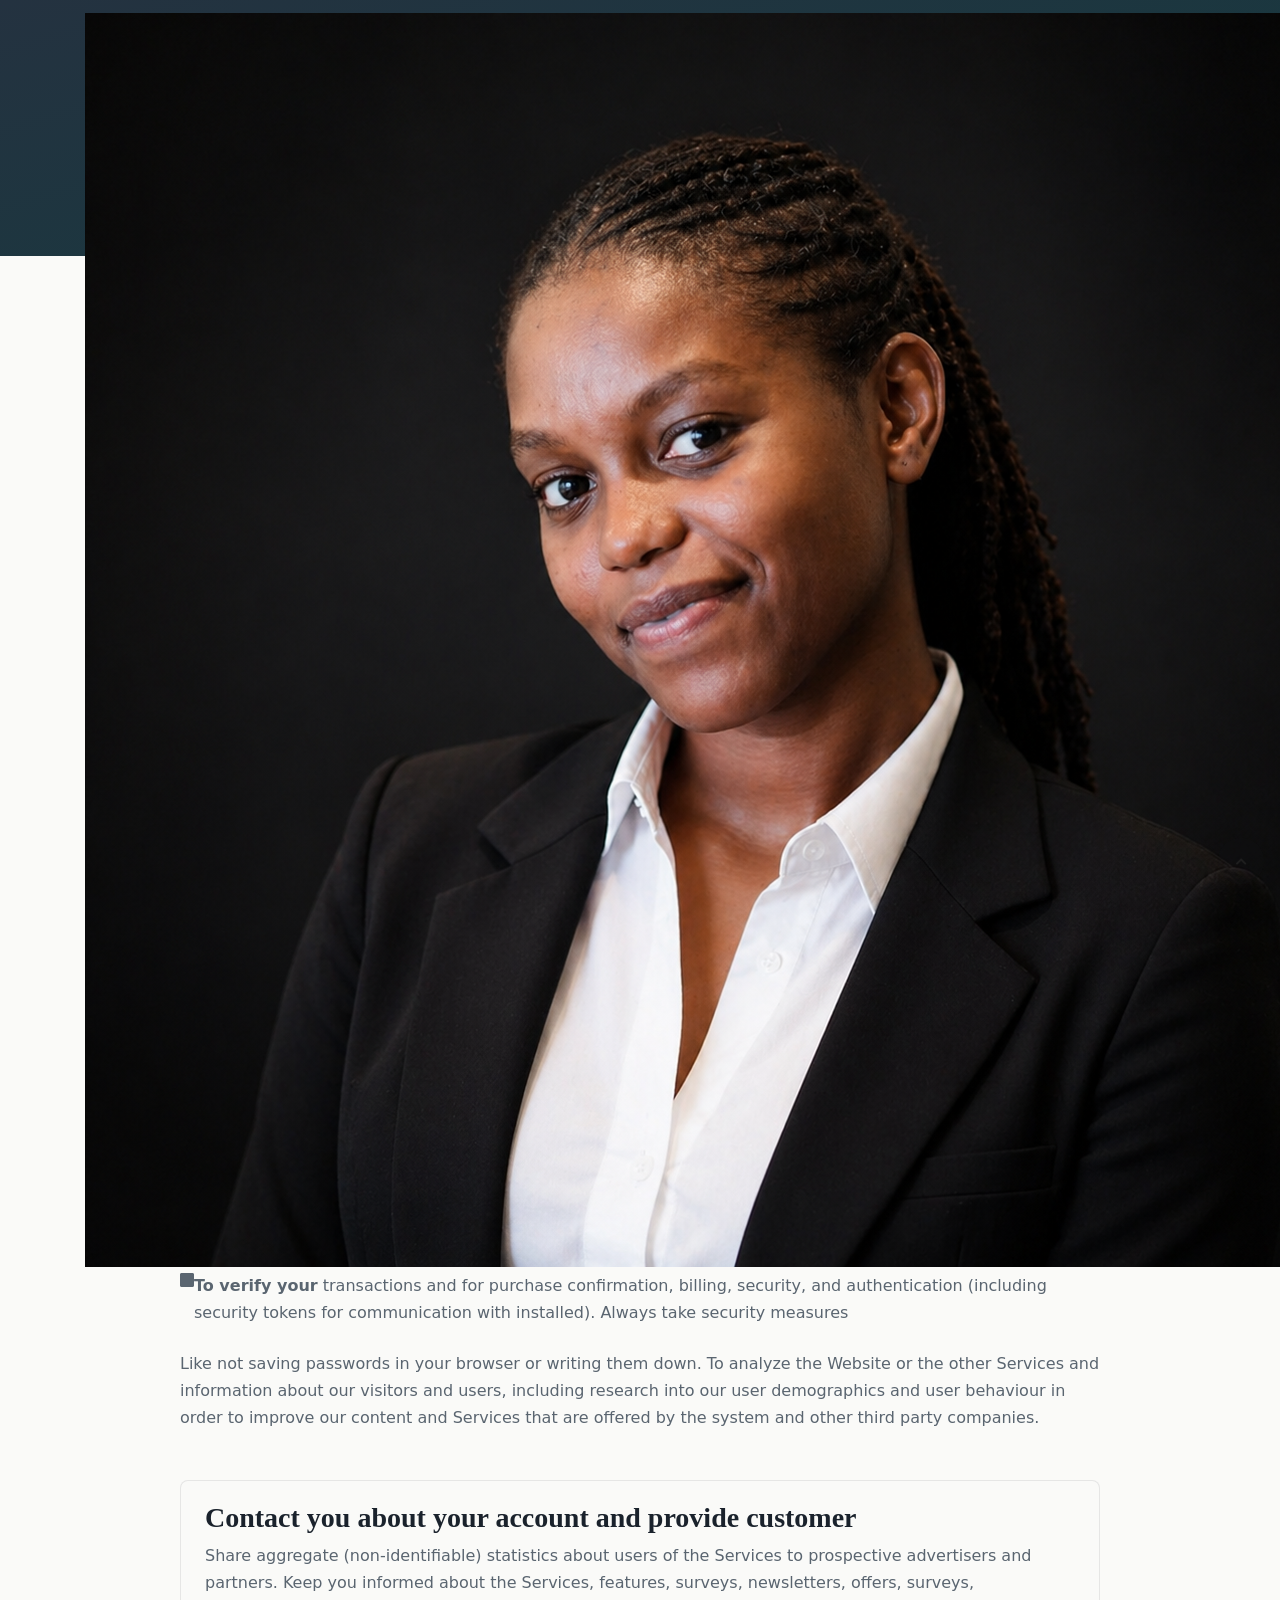
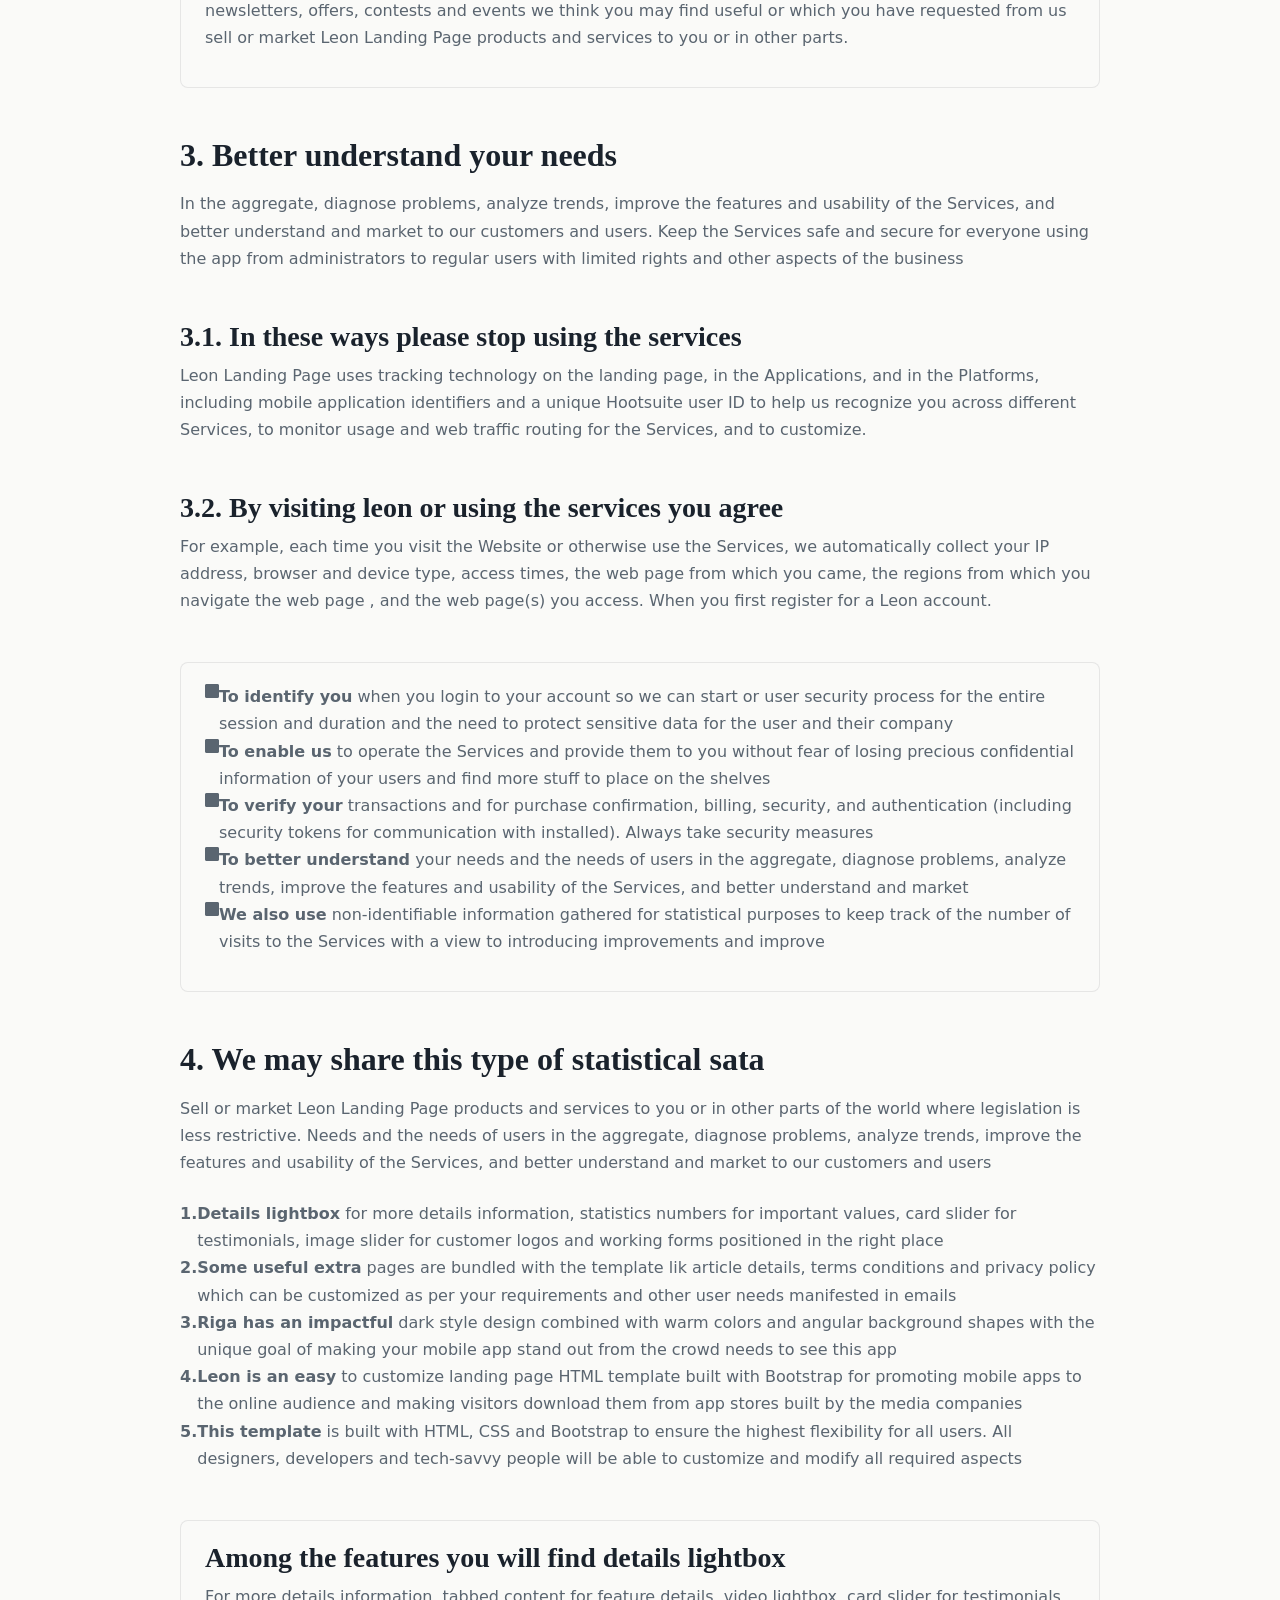
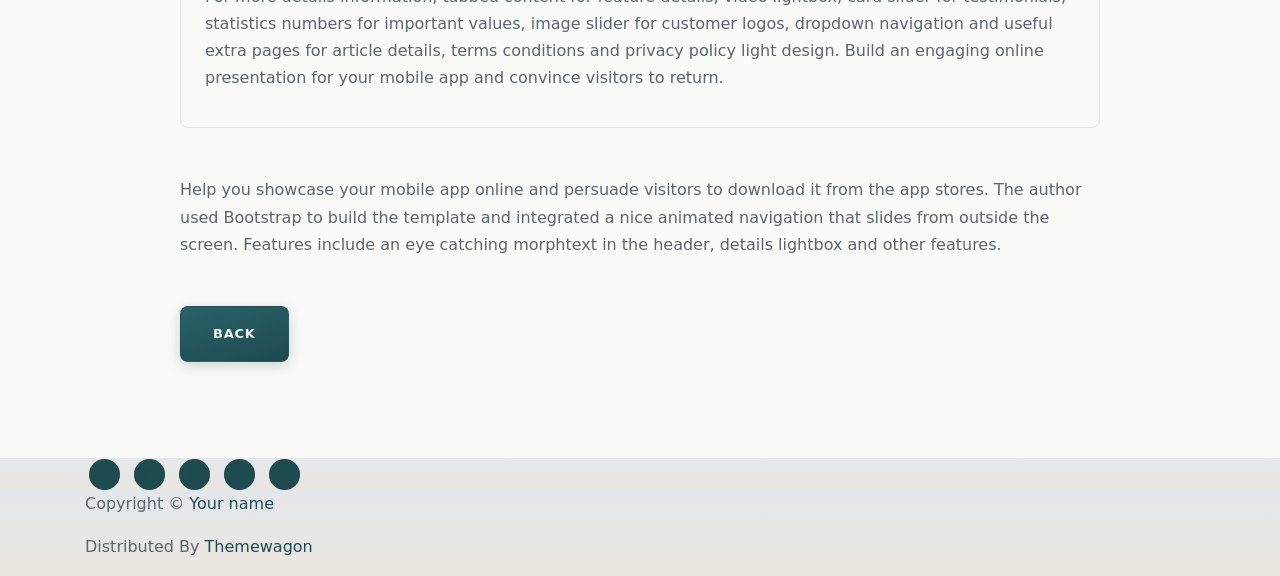
==== commit c3d057e8: "READme" ====
--- a/privacy.html
+++ b/privacy.html
@@ -8,19 +8,19 @@
     <meta name="description" content="Review the privacy policy for the Michelle Mugo portfolio, including data handling, usage terms, and visitor information practices for the website.">
     <meta name="keywords" content="Michelle Mugo portfolio, privacy policy, visitor data policy, East Africa portfolio website, software developer Africa">
     <meta name="author" content="Michelle Mugo">
-    <link rel="canonical" href="https://michelle-mugo.vercel.app/privacy">
+    <link rel="canonical" href="https://michellemugo.live/privacy">
 
     <!-- OG Meta Tags -->
 	<meta property="og:site_name" content="Michelle Mugo Portfolio" />
 	<meta property="og:title" content="Privacy Policy | Michelle Mugo Portfolio" />
 	<meta property="og:description" content="Review the privacy policy for the Michelle Mugo portfolio, including data handling, usage terms, and visitor information practices for the website." />
-	<meta property="og:image" content="https://michelle-mugo.vercel.app/images/mm1.png" />
-	<meta property="og:url" content="https://michelle-mugo.vercel.app/privacy" />
+	<meta property="og:image" content="https://michellemugo.live/images/mm1.png" />
+	<meta property="og:url" content="https://michellemugo.live/privacy" />
     <meta property="og:type" content="website" />
 	<meta name="twitter:card" content="summary_large_image">
     <meta name="twitter:title" content="Privacy Policy | Michelle Mugo Portfolio">
     <meta name="twitter:description" content="Review the privacy policy for the Michelle Mugo portfolio, including data handling, usage terms, and visitor information practices for the website.">
-    <meta name="twitter:image" content="https://michelle-mugo.vercel.app/images/mm1.png">
+    <meta name="twitter:image" content="https://michellemugo.live/images/mm1.png">
 
     <!-- Webpage Title -->
     <title>Privacy Policy | Michelle Mugo Portfolio</title>
@@ -30,7 +30,7 @@
             "@type": "Person",
             "name": "Michelle Mugo",
             "jobTitle": "Head of Business Development, Marketing and Programs",
-            "url": "https://michelle-mugo.vercel.app/",
+            "url": "https://michellemugo.live/",
             "sameAs": [
                 "https://www.linkedin.com/in/michelle-mugo/"
             ]
@@ -45,7 +45,7 @@
 	<link href="css/styles.css" rel="stylesheet">
 	
 	<!-- Favicon  -->
-    <link rel="icon" href="images/favicon.png">
+    <link rel="icon" href="images/mm1.png">
 </head>
 <body data-spy="scroll" data-target=".fixed-top">
     
@@ -54,7 +54,7 @@
         <div class="container">
             
             <!-- Image Logo -->
-            <a class="navbar-brand logo-image" href="index.html"><img src="images/logo.svg" alt="Michelle Mugo portfolio logo" loading="lazy"></a>  
+            <a class="navbar-brand logo-image" href="index.html"><img src="images/mm1.png" alt="Michelle Mugo portfolio logo" loading="lazy"></a>  
 
             <!-- Text Logo - Use this if you don't have a graphic logo -->
             <!-- <a class="navbar-brand logo-text page-scroll" href="index.html">Mark</a> -->
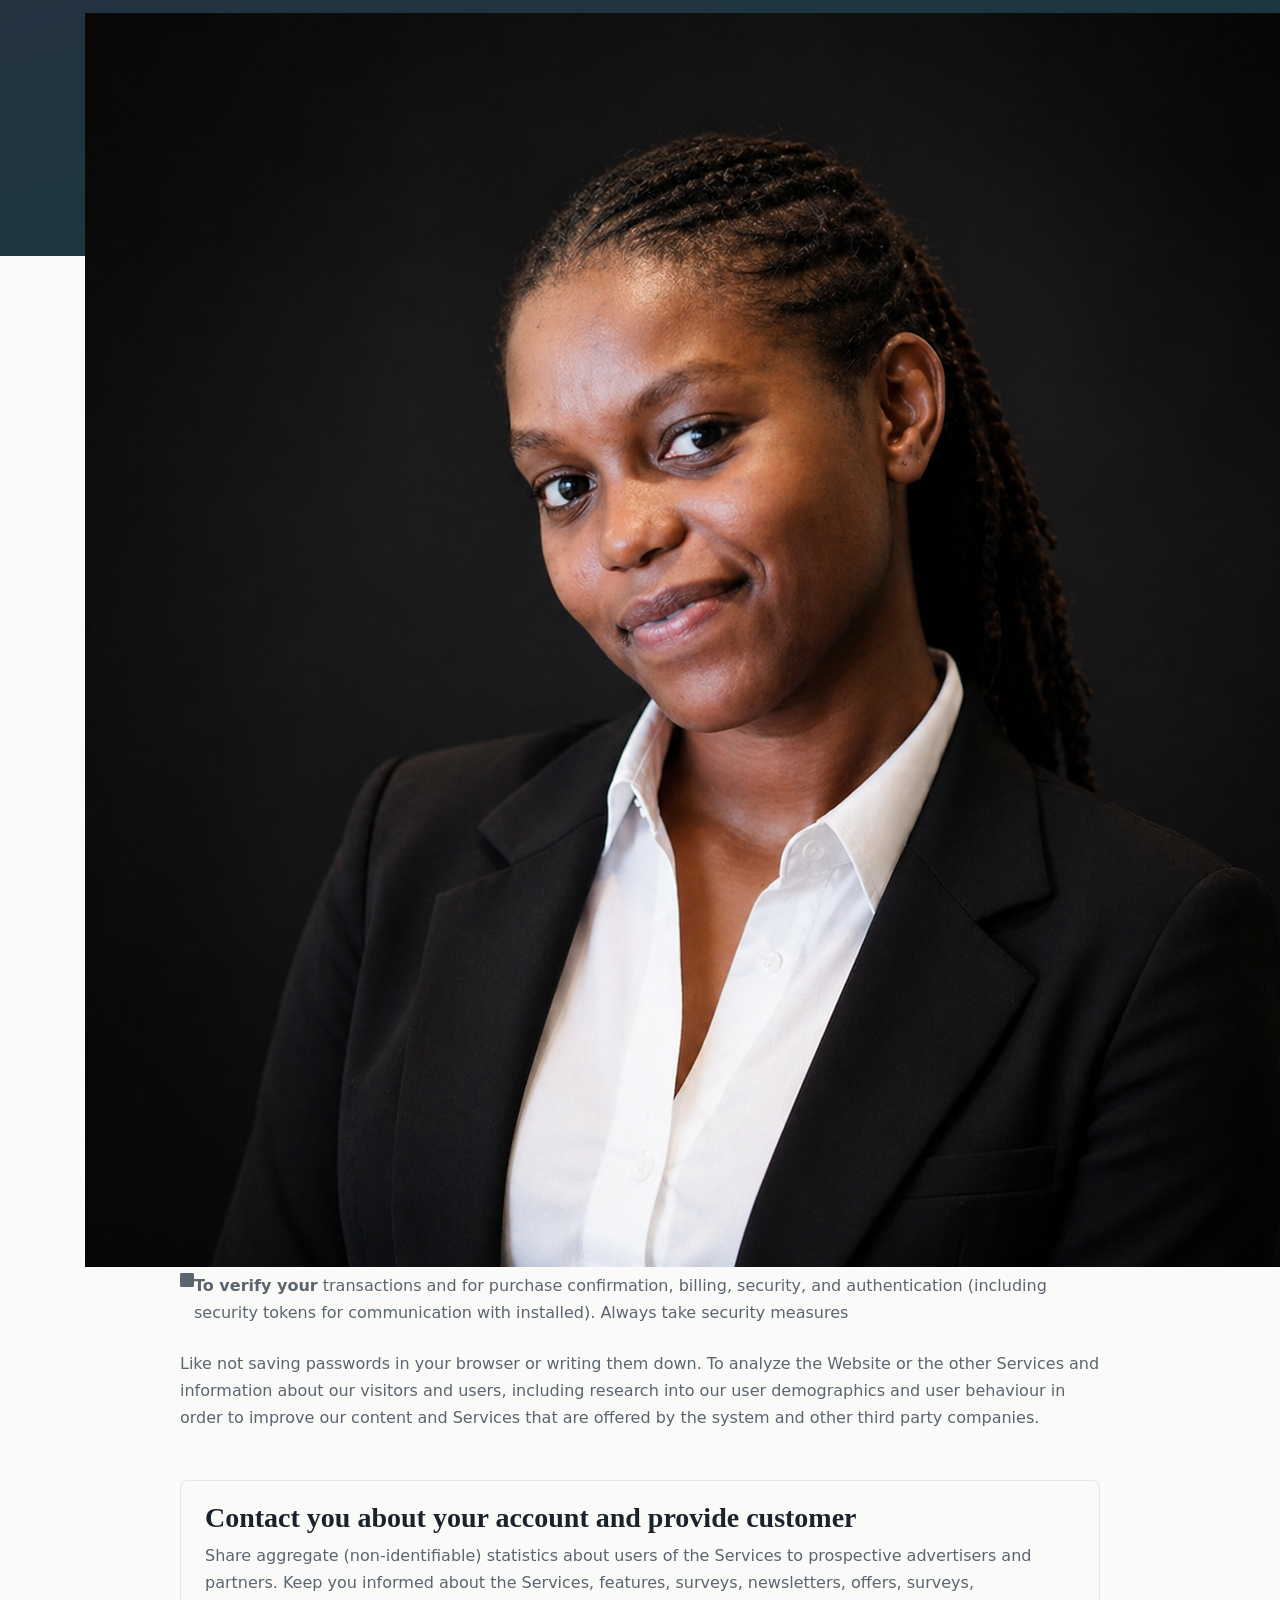
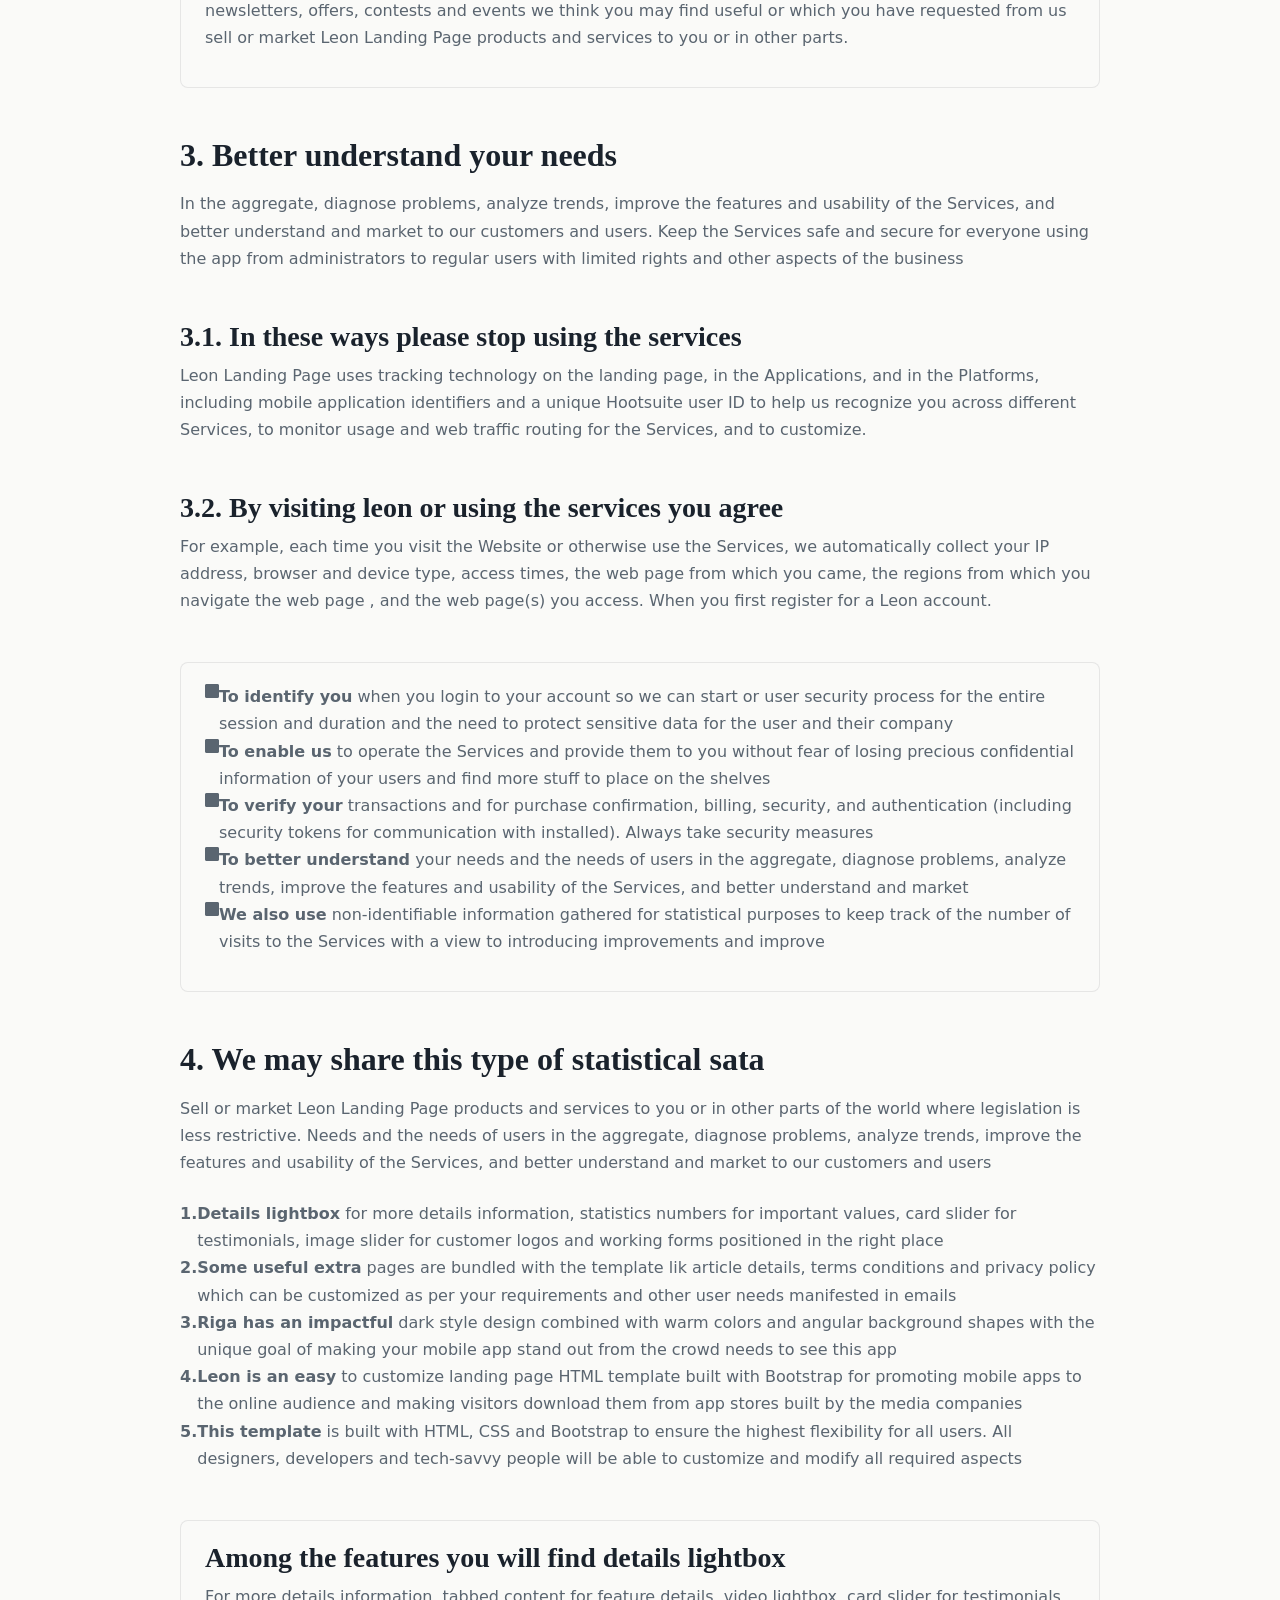
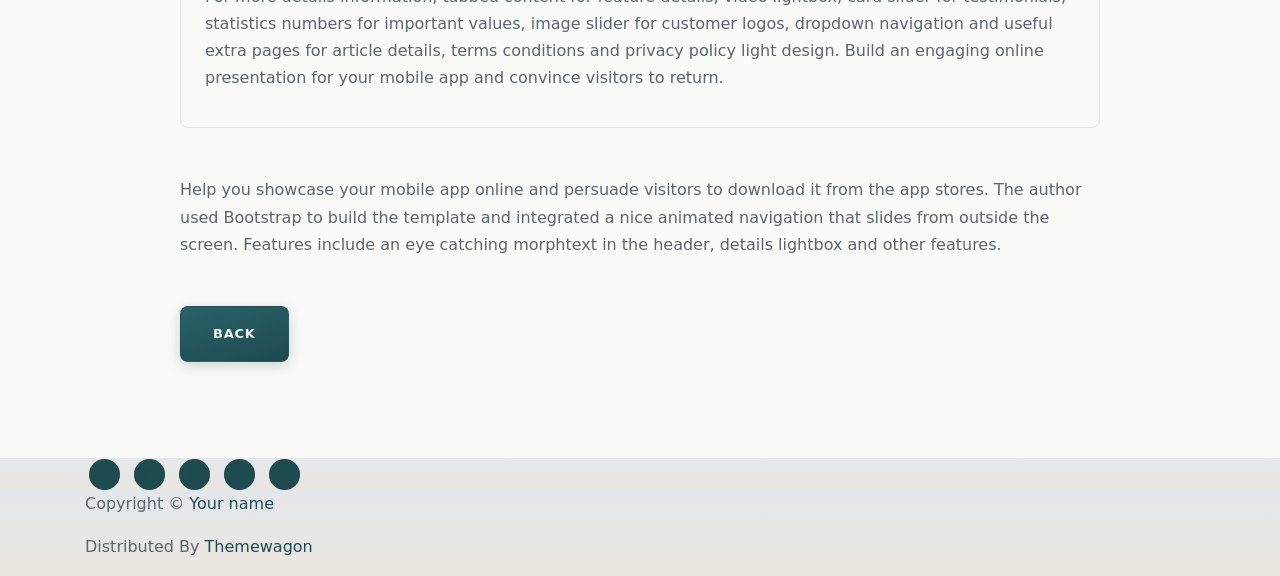
==== commit fab1ba9a: "User interactivity" ====
--- a/privacy.html
+++ b/privacy.html
@@ -8,6 +8,10 @@
     <meta name="description" content="Review the privacy policy for the Michelle Mugo portfolio, including data handling, usage terms, and visitor information practices for the website.">
     <meta name="keywords" content="Michelle Mugo portfolio, privacy policy, visitor data policy, East Africa portfolio website, software developer Africa">
     <meta name="author" content="Michelle Mugo">
+    <meta name="robots" content="index,follow,max-image-preview:large">
+    <meta name="googlebot" content="index,follow,max-image-preview:large">
+    <meta name="theme-color" content="#0c1222">
+    <meta name="referrer" content="strict-origin-when-cross-origin">
     <link rel="canonical" href="https://michellemugo.live/privacy">
 
     <!-- OG Meta Tags -->
@@ -16,6 +20,7 @@
 	<meta property="og:description" content="Review the privacy policy for the Michelle Mugo portfolio, including data handling, usage terms, and visitor information practices for the website." />
 	<meta property="og:image" content="https://michellemugo.live/images/mm1.png" />
 	<meta property="og:url" content="https://michellemugo.live/privacy" />
+    <meta property="og:locale" content="en_US" />
     <meta property="og:type" content="website" />
 	<meta name="twitter:card" content="summary_large_image">
     <meta name="twitter:title" content="Privacy Policy | Michelle Mugo Portfolio">
